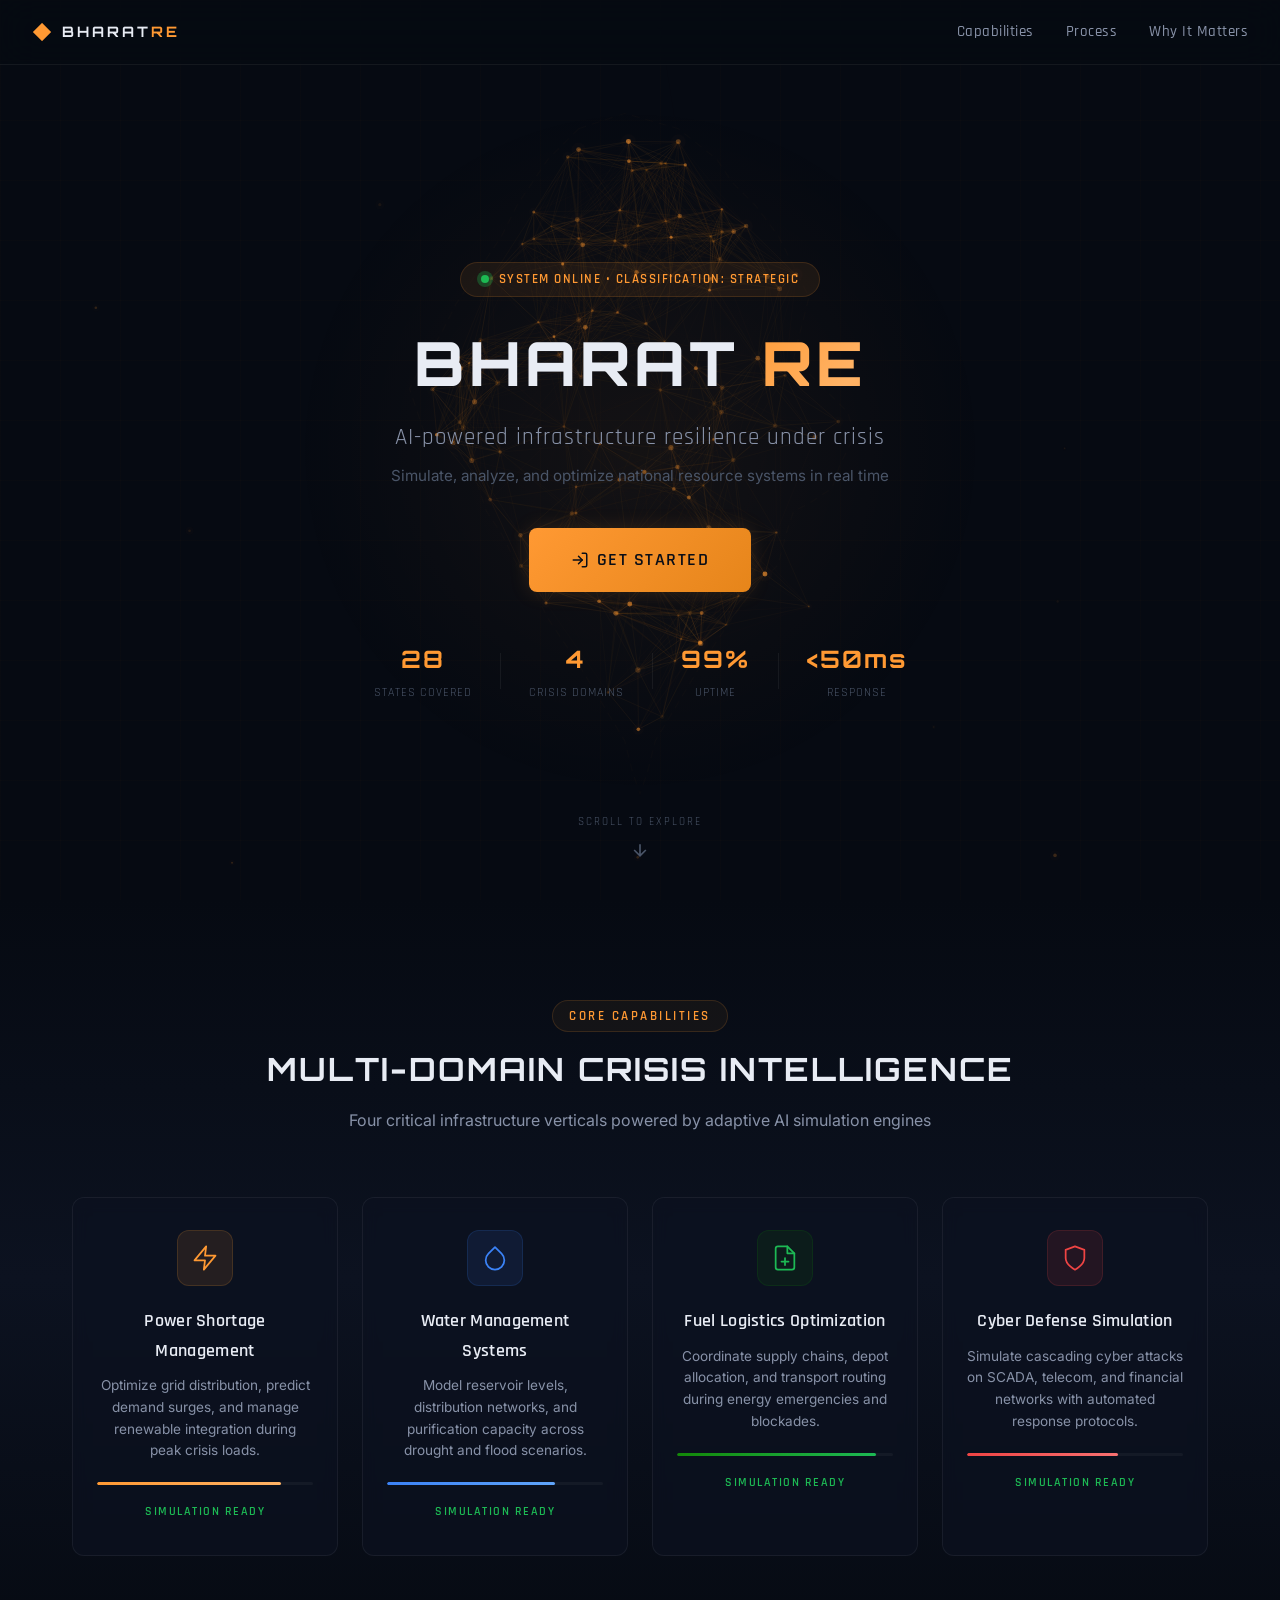
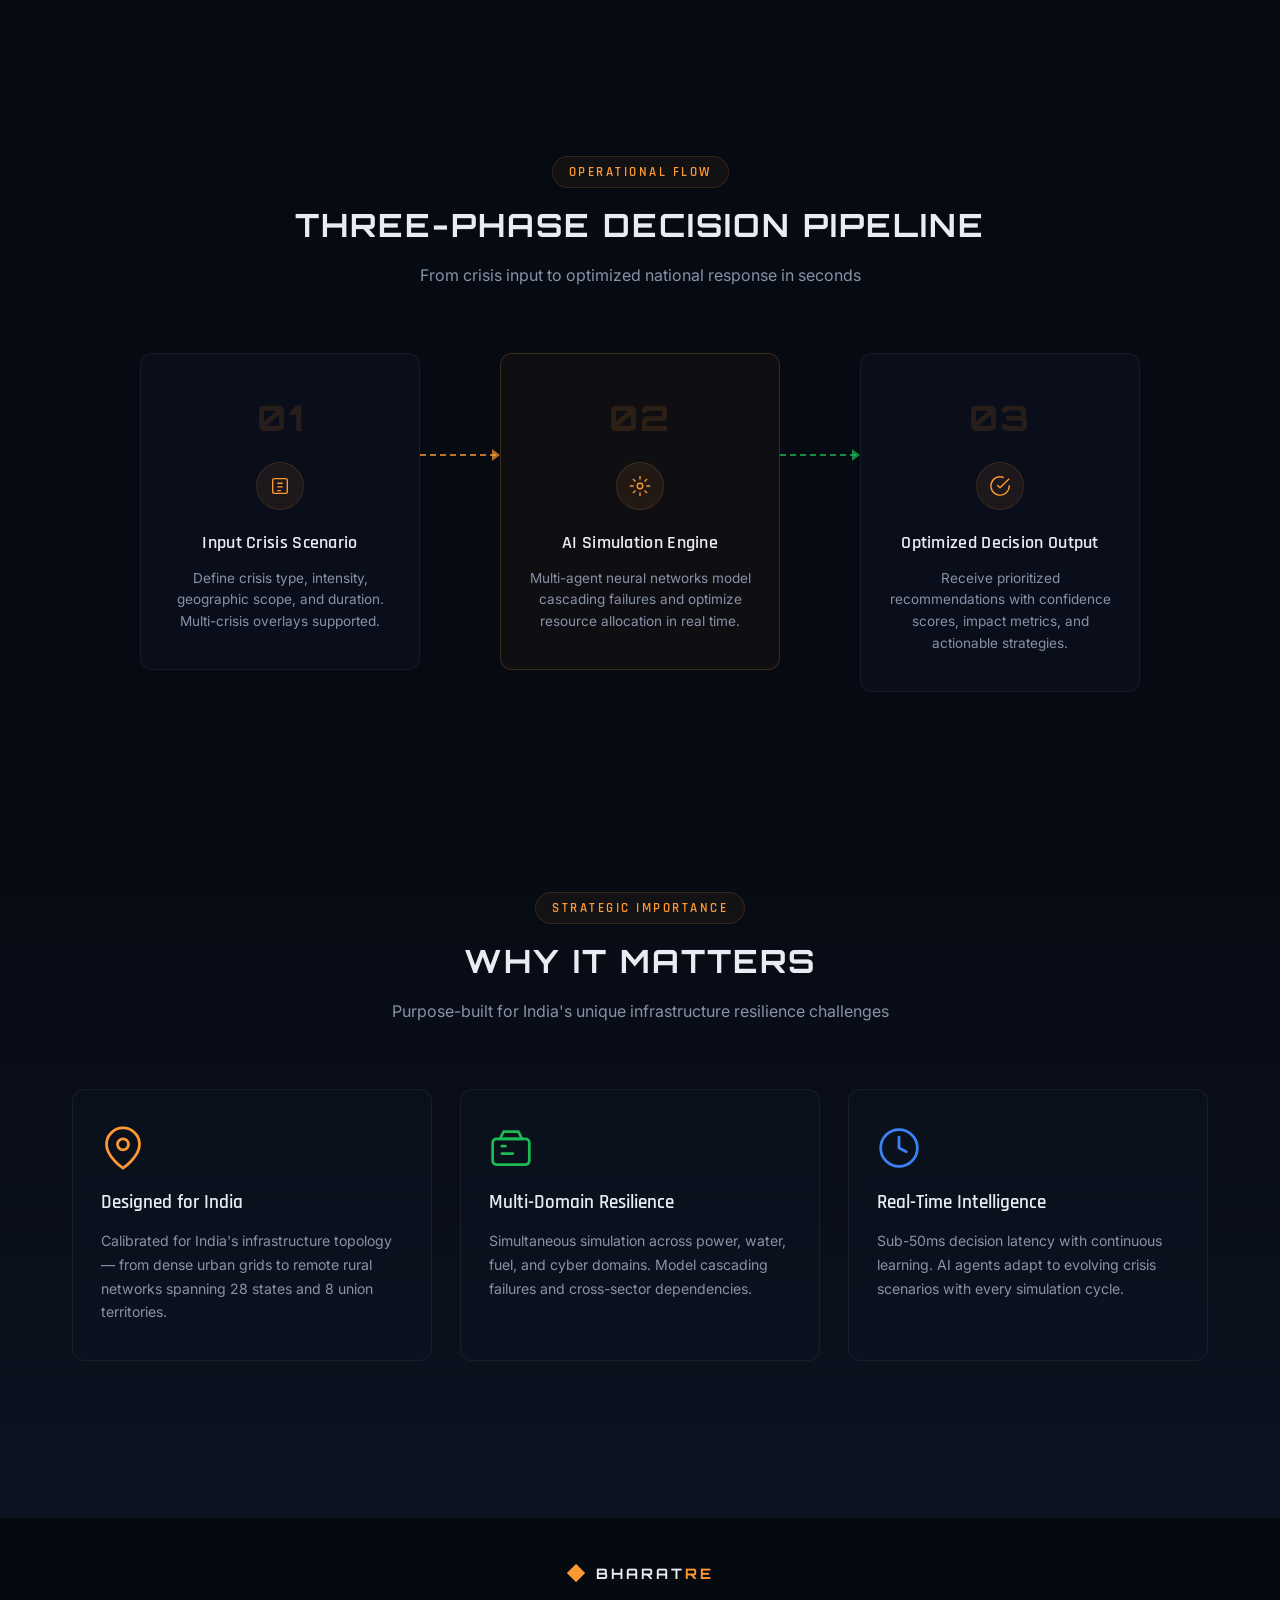
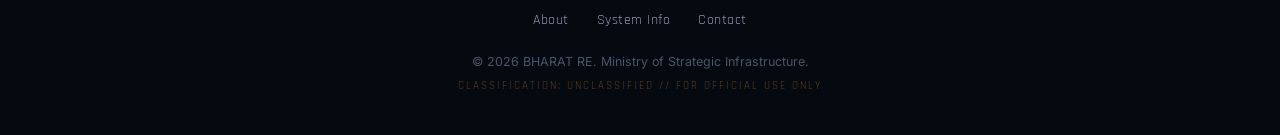
==== dashboard.html @ f9e39034 "Initial commit" ====
<!DOCTYPE html>
<html lang="en">
<head>
  <meta charset="UTF-8" />
  <meta name="viewport" content="width=device-width, initial-scale=1.0" />
  <title>Resilio Bharat — Dashboard</title>
  <link rel="stylesheet" href="css/styles.css" />
  <link rel="stylesheet" href="css/dashboard.css" />
</head>
<body>

  <!-- Page Transition Overlay -->
  <div class="page-transition-overlay hidden" id="pageTransition">
    <div class="spinner"></div>
    <span class="transition-text">Loading Command Center…</span>
  </div>

  <!-- === TOP NAVIGATION BAR === -->
  <header class="dash-topbar">
    <div class="topbar-left">
      <div class="topbar-brand">
        <span class="brand-text">BHARAT<span class="brand-accent">RE</span></span>
      </div>
      <div class="topbar-metrics">
        <div class="metric">
          <span class="metric-label">ENERGY:</span>
          <span class="metric-value">145 GW</span>
        </div>
        <div class="metric">
          <span class="metric-label">SUPPLY:</span>
          <span class="metric-value">142 GW</span>
        </div>
        <div class="metric">
          <span class="metric-label">DEFICIT:</span>
          <span class="metric-value deficit-critical">2.1%</span>
        </div>
      </div>
    </div>
    
    <div class="topbar-right">
      <div class="status-indicator critical">
        <span class="status-dot"></span>
        STATUS: CRITICAL
      </div>
      <button class="btn-pulse">
        <svg viewBox="0 0 24 24" fill="none" stroke="currentColor" stroke-width="2"><path d="M22 12h-4l-3 9L9 3l-3 9H2"/></svg>
        SYSTEM PULSE
      </button>
      <div class="topbar-icons">
        <button class="icon-btn" aria-label="Timeline"><svg viewBox="0 0 24 24" fill="none" stroke="currentColor" stroke-width="2"><circle cx="12" cy="12" r="10"/><polyline points="12 6 12 12 16 14"/></svg></button>
        <button class="icon-btn notification-active" aria-label="Notifications"><svg viewBox="0 0 24 24" fill="none" stroke="currentColor" stroke-width="2"><path d="M18 8A6 6 0 0 0 6 8c0 7-3 9-3 9h18s-3-2-3-9"/><path d="M13.73 21a2 2 0 0 1-3.46 0"/></svg></button>
        <button class="icon-btn profile-btn" aria-label="Profile"><svg viewBox="0 0 24 24" fill="none" stroke="currentColor" stroke-width="2"><path d="M20 21v-2a4 4 0 0 0-4-4H8a4 4 0 0 0-4 4v2"/><circle cx="12" cy="7" r="4"/></svg></button>
      </div>
    </div>
  </header>

  <!-- === MAIN DASHBOARD LAYOUT === -->
  <main class="dash-main">
    
    <!-- === LEFT PANEL (Crisis Control) === -->
    <aside class="panel-left">
      <div class="panel-header">
        <svg class="panel-icon" viewBox="0 0 24 24" fill="none" stroke="currentColor" stroke-width="2"><rect x="3" y="3" width="18" height="18" rx="2" ry="2"/><line x1="3" y1="9" x2="21" y2="9"/><line x1="9" y1="21" x2="9" y2="9"/></svg>
        <h3>CRISIS CONTROL PANEL</h3>
      </div>

      <!-- Mode Toggle -->
      <div class="mode-toggle">
        <button class="mode-btn">SINGLE MODE</button>
        <button class="mode-btn active">MULTI-CRISIS MODE</button>
      </div>

      <!-- Modules List -->
      <div class="modules-list">
        
        <!-- Module 1: Power (Active & Expanded) -->
        <div class="module-card active expanded" id="modPower">
          <div class="module-header" onclick="toggleModule('modPower')">
            <div class="module-icon mod-saffron"><svg viewBox="0 0 24 24" fill="none" stroke="currentColor" stroke-width="2"><polygon points="13 2 3 14 12 14 11 22 21 10 12 10 13 2"/></svg></div>
            <div class="module-title-wrap">
              <span class="module-title">POWER SHORTAGE</span>
              <span class="module-status status-active">ACTIVE SIMULATION</span>
            </div>
            <div class="module-indicator"></div>
          </div>
          <div class="module-body">
            <p class="module-desc">Simulating cascading failure across Northern and Eastern grids.</p>
            <div class="control-group">
              <div class="control-label">
                <span>INTENSITY</span>
                <span class="control-val saffron">85%</span>
              </div>
              <input type="range" class="slider slider-saffron" min="0" max="100" value="85">
            </div>
            <div class="control-group">
              <div class="control-label">
                <span>DURATION</span>
              </div>
              <div class="duration-selector">
                <button class="dur-btn">12H</button>
                <button class="dur-btn active">24H</button>
                <button class="dur-btn">48H</button>
              </div>
            </div>
          </div>
        </div>

        <!-- Module 2: Water -->
        <div class="module-card" id="modWater">
          <div class="module-header" onclick="toggleModule('modWater')">
            <div class="module-icon mod-dim"><svg viewBox="0 0 24 24" fill="none" stroke="currentColor" stroke-width="2"><path d="M12 2.69l5.66 5.66a8 8 0 1 1-11.31 0z"/></svg></div>
            <div class="module-title-wrap">
              <span class="module-title">WATER MANAGEMENT</span>
              <span class="module-status status-standby">STANDBY</span>
            </div>
            <div class="module-indicator"></div>
          </div>
          <div class="module-body" style="display: none;">
            <p class="module-desc">Model reservoir levels and purification capacity.</p>
            <div class="control-group">
              <div class="control-label"><span>INTENSITY</span><span class="control-val blue">50%</span></div>
              <input type="range" class="slider slider-blue" min="0" max="100" value="50">
            </div>
            <div class="control-group">
              <div class="duration-selector">
                <button class="dur-btn active">12H</button>
                <button class="dur-btn">24H</button>
                <button class="dur-btn">48H</button>
              </div>
            </div>
          </div>
        </div>

        <!-- Module 3: Fuel -->
        <div class="module-card" id="modFuel">
          <div class="module-header" onclick="toggleModule('modFuel')">
            <div class="module-icon mod-dim"><svg viewBox="0 0 24 24" fill="none" stroke="currentColor" stroke-width="2"><path d="M14 2H6a2 2 0 0 0-2 2v16a2 2 0 0 0 2 2h12a2 2 0 0 0 2-2V8z"/><polyline points="14 2 14 8 20 8"/><line x1="12" y1="18" x2="12" y2="12"/><line x1="9" y1="15" x2="15" y2="15"/></svg></div>
            <div class="module-title-wrap">
              <span class="module-title">FUEL SHORTAGE</span>
              <span class="module-status status-standby">STANDBY</span>
            </div>
            <div class="module-indicator"></div>
          </div>
          <div class="module-body" style="display: none;">
            <p class="module-desc">Coordinate supply chains and depot allocation.</p>
            <div class="control-group">
              <div class="control-label"><span>INTENSITY</span><span class="control-val green">30%</span></div>
              <input type="range" class="slider slider-green" min="0" max="100" value="30">
            </div>
          </div>
        </div>

        <!-- Module 4: Cyber -->
        <div class="module-card" id="modCyber">
          <div class="module-header" onclick="toggleModule('modCyber')">
            <div class="module-icon mod-dim"><svg viewBox="0 0 24 24" fill="none" stroke="currentColor" stroke-width="2"><path d="M12 22s8-4 8-10V5l-8-3-8 3v7c0 6 8 10 8 10z"/></svg></div>
            <div class="module-title-wrap">
              <span class="module-title">CYBER ATTACK</span>
              <span class="module-status status-standby">STANDBY</span>
            </div>
            <div class="module-indicator"></div>
          </div>
          <div class="module-body" style="display: none;">
            <p class="module-desc">Simulate attacks on SCADA and telecom networks.</p>
            <div class="control-group">
              <div class="control-label"><span>INTENSITY</span><span class="control-val red">0%</span></div>
              <input type="range" class="slider slider-danger" min="0" max="100" value="0">
            </div>
          </div>
        </div>

      </div>

      <!-- Action Area -->
      <div class="panel-bottom">
        <button class="btn-run-sim" id="runSimBtn">
          <svg viewBox="0 0 24 24" fill="none" stroke="currentColor" stroke-width="2"><polygon points="5 3 19 12 5 21 5 3"/></svg>
          RUN SIMULATION
        </button>
        <div class="panel-footer-links">
          <a href="#"><svg viewBox="0 0 24 24" fill="none" stroke="currentColor" stroke-width="2"><circle cx="12" cy="12" r="3"/><path d="M19.4 15a1.65 1.65 0 0 0 .33 1.82l.06.06a2 2 0 0 1 0 2.83 2 2 0 0 1-2.83 0l-.06-.06a1.65 1.65 0 0 0-1.82-.33 1.65 1.65 0 0 0-1 1.51V21a2 2 0 0 1-2 2 2 2 0 0 1-2-2v-.09A1.65 1.65 0 0 0 9 19.4a1.65 1.65 0 0 0-1.82.33l-.06.06a2 2 0 0 1-2.83 0 2 2 0 0 1 0-2.83l.06-.06a1.65 1.65 0 0 0 .33-1.82 1.65 1.65 0 0 0-1.51-1H3a2 2 0 0 1-2-2 2 2 0 0 1 2-2h.09A1.65 1.65 0 0 0 4.6 9a1.65 1.65 0 0 0-.33-1.82l-.06-.06a2 2 0 0 1 0-2.83 2 2 0 0 1 2.83 0l.06.06a1.65 1.65 0 0 0 1.82.33H9a1.65 1.65 0 0 0 1-1.51V3a2 2 0 0 1 2-2 2 2 0 0 1 2 2v.09a1.65 1.65 0 0 0 1 1.51 1.65 1.65 0 0 0 1.82-.33l.06-.06a2 2 0 0 1 2.83 0 2 2 0 0 1 0 2.83l-.06.06a1.65 1.65 0 0 0-.33 1.82V9a1.65 1.65 0 0 0 1.51 1H21a2 2 0 0 1 2 2 2 2 0 0 1-2 2h-.09a1.65 1.65 0 0 0-1.51 1z"/></svg> SETTINGS</a>
          <a href="#"><svg viewBox="0 0 24 24" fill="none" stroke="currentColor" stroke-width="2"><polyline points="4 7 4 4 20 4 20 7"/><line x1="9" y1="20" x2="15" y2="20"/><line x1="12" y1="4" x2="12" y2="20"/></svg> LOGS</a>
        </div>
      </div>
    </aside>

    <!-- === CENTER PANEL (Map View) === -->
    <section class="panel-center" id="mapContainer">
      <canvas id="galaxyCanvas"></canvas>
      <div class="galaxy-overlay"></div>
      <div class="map-image-layer">
        <div class="map-dof-layer"></div>
        <div class="map-glow-layer"></div>
      </div>
      <canvas id="dashboardMap"></canvas>
      
      <!-- Overlay Tooltips (Managed by JS) -->
      <div id="mapTooltip" class="map-tooltip hidden"></div>

      <!-- Loading Overlay -->
      <div class="sim-loading-overlay hidden" id="simLoading">
        <div class="spinner"></div>
        <span>SIMULATING…</span>
      </div>

      <!-- === BOTTOM TIMELINE SECTION === -->
      <div class="timeline-section">
        <div class="timeline-header">
          <span class="timeline-title">TIMELINE ANALYSIS (T+0:00)</span>
          <span class="timeline-end">T+24:00</span>
        </div>
        <div class="timeline-track">
          <div class="timeline-progress" style="width: 25%"></div>
          <div class="timeline-handle" style="left: 25%">
            <div class="timeline-time-badge">07:14:22</div>
          </div>
        </div>
        <div class="timeline-logs">
          <div class="log-item"><span class="dot green"></span> SECURE: SOUTHERN GRID SYNCED</div>
          <div class="log-item"><span class="dot saffron"></span> ALERT: NORTHERN GRID VOLTAGE DROP (-8.2%)</div>
          <div class="log-item"><span class="dot white"></span> INFO: RENEWABLE FEED-IN: 22%</div>
        </div>
      </div>
    </section>

    <!-- === RIGHT PANEL (AI Recommendations) === -->
    <aside class="panel-right">
      <div class="panel-header">
        <div class="ai-icon"><svg viewBox="0 0 24 24" fill="none" stroke="currentColor" stroke-width="2"><path d="M12 2a10 10 0 0 1 10 10c0 5.5-4.5 10-10 10S2 17.5 2 12 6.5 2 12 2Z"/><path d="M12 8v4"/><path d="M12 16h.01"/></svg></div>
        <div class="ai-header-text">
          <h3>AI RECOMMENDATIONS</h3>
          <span class="confidence">CONFIDENCE: 98.4%</span>
        </div>
      </div>

      <!-- Primary Recommendation -->
      <div class="recommendation-card primary-rec">
        <div class="rec-header">
          <span class="badge badge-high">HIGH PRIORITY</span>
          <span class="rec-id">ID: AI-8821</span>
        </div>
        <h4 class="rec-title">Reroute 15 GW to NCR Grid</h4>
        <p class="rec-desc">Imminent load balancing required to prevent cascading failure in Northern Grid. Voltage instability detected in Dadri-Mandola segment.</p>
        
        <div class="rec-metrics">
          <div class="rec-metric-box">
            <span class="metric-lbl">STABILITY GAIN</span>
            <span class="metric-val text-green">+12%</span>
          </div>
          <div class="rec-metric-box">
            <span class="metric-lbl">RISK FACTOR</span>
            <span class="metric-val text-saffron">Low</span>
          </div>
        </div>

        <button class="btn-execute" id="execActionBtn">
          EXECUTE REROUTE
        </button>
      </div>

      <!-- Secondary Actions -->
      <div class="secondary-actions">
        <h5 class="sec-title">SECONDARY ACTIONS</h5>
        
        <div class="sec-action-card">
          <div class="sec-icon sec-warn"><svg viewBox="0 0 24 24" fill="none" stroke="currentColor" stroke-width="2"><path d="M10.29 3.86L1.82 18a2 2 0 0 0 1.71 3h16.94a2 2 0 0 0 1.71-3L13.71 3.86a2 2 0 0 0-3.42 0z"/><line x1="12" y1="9" x2="12" y2="13"/><line x1="12" y1="17" x2="12.01" y2="17"/></svg></div>
          <span class="sec-text">SHED LOAD: WESTERN ZONE</span>
        </div>
        
        <div class="sec-action-card">
          <div class="sec-icon sec-info"><svg viewBox="0 0 24 24" fill="none" stroke="currentColor" stroke-width="2"><circle cx="12" cy="12" r="10"/><line x1="12" y1="16" x2="12" y2="12"/><line x1="12" y1="8" x2="12.01" y2="8"/></svg></div>
          <span class="sec-text">SYNC HYDRO RESERVOIRS</span>
        </div>
      </div>

    </aside>

  </main>

  <script src="js/dashboard.js"></script>
</body>
</html>
---- css/styles.css ----
/* ============================================
   BHARAT RESILIENCE ENGINE — Global Design System
   Defense-grade Command Center UI
   ============================================ */

@import url('https://fonts.googleapis.com/css2?family=Orbitron:wght@400;500;600;700;800;900&family=Rajdhani:wght@300;400;500;600;700&family=Inter:wght@300;400;500;600;700&display=swap');

/* --- Design Tokens --- */
:root {
  --bg-primary: #060a12;
  --bg-secondary: #0c1220;
  --bg-tertiary: #111a2e;
  --bg-card: rgba(12, 18, 32, 0.85);
  --bg-glass: rgba(15, 23, 42, 0.6);

  --saffron: #FF9933;
  --saffron-glow: rgba(255, 153, 51, 0.3);
  --saffron-dim: rgba(255, 153, 51, 0.12);
  --white-accent: #e8ecf4;
  --green: #138808;
  --green-bright: #1db954;
  --green-glow: rgba(19, 136, 8, 0.3);
  --green-dim: rgba(19, 136, 8, 0.12);

  --danger: #ef4444;
  --warning: #f59e0b;
  --info: #3b82f6;
  --success: #10b981;

  --text-primary: #e8ecf4;
  --text-secondary: #8892a8;
  --text-muted: #4a5568;

  --border-primary: rgba(255, 255, 255, 0.06);
  --border-accent: rgba(255, 153, 51, 0.2);
  --border-green: rgba(19, 136, 8, 0.2);

  --font-display: 'Orbitron', sans-serif;
  --font-heading: 'Rajdhani', sans-serif;
  --font-body: 'Inter', sans-serif;

  --radius-sm: 4px;
  --radius-md: 8px;
  --radius-lg: 12px;
  --radius-xl: 16px;

  --shadow-md: 0 4px 16px rgba(0, 0, 0, 0.5);
  --shadow-lg: 0 8px 32px rgba(0, 0, 0, 0.6);
  --shadow-glow-saffron: 0 0 20px rgba(255, 153, 51, 0.15);
  --shadow-glow-green: 0 0 20px rgba(19, 136, 8, 0.15);

  --transition-fast: 150ms cubic-bezier(0.4, 0, 0.2, 1);
  --transition-base: 250ms cubic-bezier(0.4, 0, 0.2, 1);
  --transition-slow: 400ms cubic-bezier(0.4, 0, 0.2, 1);
}

/* --- Reset --- */
*, *::before, *::after { margin: 0; padding: 0; box-sizing: border-box; }
html { scroll-behavior: smooth; font-size: 16px; }
body {
  font-family: var(--font-body);
  background: var(--bg-primary);
  color: var(--text-primary);
  line-height: 1.6;
  overflow-x: hidden;
  -webkit-font-smoothing: antialiased;
}
a { text-decoration: none; color: inherit; transition: var(--transition-fast); }
img { max-width: 100%; display: block; }
button { cursor: pointer; border: none; outline: none; font-family: var(--font-heading); transition: var(--transition-base); }
input, select, textarea { font-family: var(--font-body); outline: none; border: none; }

/* --- Scrollbar --- */
::-webkit-scrollbar { width: 6px; }
::-webkit-scrollbar-track { background: var(--bg-primary); }
::-webkit-scrollbar-thumb { background: var(--bg-tertiary); border-radius: 3px; }
::-webkit-scrollbar-thumb:hover { background: var(--saffron-dim); }

/* --- Buttons --- */
.btn {
  display: inline-flex; align-items: center; justify-content: center; gap: 8px;
  padding: 14px 32px; font-size: 1rem; font-weight: 600;
  font-family: var(--font-heading); letter-spacing: 1.5px; text-transform: uppercase;
  border-radius: var(--radius-md); transition: var(--transition-base);
  position: relative; overflow: hidden;
}
.btn-primary {
  background: linear-gradient(135deg, var(--saffron), #e6851a);
  color: #0a0e17; box-shadow: var(--shadow-glow-saffron);
}
.btn-primary:hover {
  transform: translateY(-2px);
  box-shadow: 0 0 30px rgba(255, 153, 51, 0.4), var(--shadow-glow-saffron);
}
.btn-primary:active { transform: translateY(0); }

.btn-secondary {
  background: transparent; color: var(--text-primary);
  border: 1px solid var(--border-accent);
}
.btn-secondary:hover {
  background: var(--saffron-dim); border-color: var(--saffron);
  box-shadow: var(--shadow-glow-saffron);
}

.btn-green {
  background: linear-gradient(135deg, var(--green), var(--green-bright));
  color: #fff; box-shadow: var(--shadow-glow-green);
}
.btn-green:hover {
  transform: translateY(-2px);
  box-shadow: 0 0 30px rgba(19, 136, 8, 0.4);
}

.btn-lg { padding: 18px 42px; font-size: 1.1rem; }

/* --- Animations --- */
@keyframes fadeInUp {
  from { opacity: 0; transform: translateY(30px); }
  to { opacity: 1; transform: translateY(0); }
}
@keyframes fadeIn {
  from { opacity: 0; }
  to { opacity: 1; }
}
@keyframes slideInLeft {
  from { opacity: 0; transform: translateX(-40px); }
  to { opacity: 1; transform: translateX(0); }
}
@keyframes slideInRight {
  from { opacity: 0; transform: translateX(40px); }
  to { opacity: 1; transform: translateX(0); }
}
@keyframes float {
  0%, 100% { transform: translateY(0); }
  50% { transform: translateY(-10px); }
}
@keyframes pulse {
  0%, 100% { transform: scale(1); opacity: 0.3; }
  50% { transform: scale(1.8); opacity: 0; }
}
@keyframes rotate {
  from { transform: rotate(0deg); }
  to { transform: rotate(360deg); }
}
@keyframes shimmer {
  0% { background-position: -200% 0; }
  100% { background-position: 200% 0; }
}
@keyframes glow-pulse {
  0%, 100% { opacity: 0.4; }
  50% { opacity: 1; }
}
@keyframes dash-flow {
  to { stroke-dashoffset: -20; }
}
@keyframes scan-line {
  0% { top: -5%; }
  100% { top: 105%; }
}

/* --- Spinner --- */
.spinner {
  width: 40px; height: 40px;
  border: 3px solid var(--border-primary);
  border-top-color: var(--saffron);
  border-radius: 50%;
  animation: rotate 0.8s linear infinite;
}

/* --- Page Transition Overlay --- */
.page-transition-overlay {
  position: fixed; inset: 0; z-index: 10000;
  background: var(--bg-primary);
  display: flex; align-items: center; justify-content: center; flex-direction: column; gap: 20px;
  opacity: 1; transition: opacity 0.6s ease;
}
.page-transition-overlay.hidden {
  opacity: 0; pointer-events: none;
}
.page-transition-overlay .transition-text {
  font-family: var(--font-display); font-size: 0.9rem;
  color: var(--saffron); letter-spacing: 3px; text-transform: uppercase;
}

@media (max-width: 768px) {
  .btn-lg { padding: 14px 28px; font-size: 1rem; }
}
---- css/dashboard.css ----
/* ============================================
   DASHBOARD PAGE — Bharat Resilience Engine
   ============================================ */

/* --- Layout & Reset Additions --- */
body {
  height: 100vh;
  margin: 0;
  display: flex;
  flex-direction: column;
  overflow: hidden; /* No page scroll in a dashboard app */
}

/* === TOP NAVIGATION BAR === */
.dash-topbar {
  display: flex;
  align-items: center;
  justify-content: space-between;
  height: 56px;
  background: rgba(6, 10, 18, 0.95);
  border-bottom: 1px solid var(--border-primary);
  padding: 0 24px;
  flex-shrink: 0;
  position: relative;
  z-index: 100;
}

.topbar-left, .topbar-right {
  display: flex;
  align-items: center;
}

.topbar-brand {
  font-family: var(--font-display);
  font-size: 1.1rem;
  font-weight: 800;
  letter-spacing: 2px;
  margin-right: 48px;
}
.brand-text { color: #00e5ff; }
.brand-accent { color: var(--text-primary); }

.topbar-metrics {
  display: flex;
  gap: 32px;
}
.metric {
  display: flex;
  gap: 8px;
  font-family: var(--font-display);
  font-size: 0.75rem;
  letter-spacing: 1.5px;
}
.metric-label { color: var(--text-muted); }
.metric-value { color: var(--text-primary); }
.deficit-critical { color: var(--green-bright); } /* Reference map showed it green, but could be critical red if deficit is bad. Wait, 2.1% deficit is often green text if it's low. I'll stick to green-bright. */

.topbar-right {
  gap: 24px;
}

.status-indicator {
  display: flex;
  align-items: center;
  gap: 8px;
  font-family: var(--font-display);
  font-size: 0.7rem;
  font-weight: 600;
  letter-spacing: 2px;
  text-transform: uppercase;
  padding: 6px 16px;
  border: 1px solid currentColor;
  border-radius: 2px;
}
.status-indicator.critical {
  color: var(--saffron);
  background: rgba(255, 153, 51, 0.08);
  box-shadow: inset 0 0 10px rgba(255, 153, 51, 0.1);
}
.status-indicator.stable {
  color: var(--green-bright);
  background: rgba(29, 185, 84, 0.08);
}
.status-dot {
  width: 6px; height: 6px;
  border-radius: 50%;
  background: currentColor;
  animation: glow-pulse 1.5s infinite;
}

.btn-pulse {
  display: flex;
  align-items: center;
  gap: 6px;
  background: #00e5ff;
  color: #060a12;
  font-family: var(--font-heading);
  font-weight: 700;
  font-size: 0.7rem;
  letter-spacing: 1.5px;
  padding: 8px 16px;
  border-radius: 2px;
  border: none;
  box-shadow: 0 0 12px rgba(0, 229, 255, 0.3);
  transition: var(--transition-fast);
}
.btn-pulse:hover {
  background: #fff;
  box-shadow: 0 0 20px rgba(0, 229, 255, 0.6);
}
.btn-pulse svg { width: 14px; height: 14px; }

.topbar-icons {
  display: flex;
  gap: 16px;
  align-items: center;
}
.icon-btn {
  background: transparent;
  color: #00e5ff;
  padding: 4px;
  border-radius: 50%;
  display: flex;
  align-items: center;
  justify-content: center;
  position: relative;
}
.icon-btn:hover { color: #fff; }
.icon-btn svg { width: 18px; height: 18px; }
.notification-active::after {
  content: '';
  position: absolute;
  top: 4px; right: 4px;
  width: 6px; height: 6px;
  background: var(--saffron);
  border-radius: 50%;
  box-shadow: 0 0 6px var(--saffron);
}


/* === MAIN DASHBOARD LAYOUT === */
.dash-main {
  display: flex;
  flex: 1;
  overflow: hidden;
  background: var(--bg-primary);
  position: relative;
}

/* Base Panel Styles */
.panel-left, .panel-right {
  width: 340px;
  background: rgba(12, 18, 32, 0.85);
  backdrop-filter: blur(10px);
  display: flex;
  flex-direction: column;
  z-index: 10;
  border-right: 1px solid var(--border-primary);
  flex-shrink: 0;
}
.panel-right {
  width: 320px;
  border-right: none;
  border-left: 1px solid var(--border-primary);
}

.panel-header {
  display: flex;
  align-items: center;
  gap: 12px;
  padding: 24px;
  border-bottom: 1px solid var(--border-primary);
}
.panel-icon {
  width: 18px; height: 18px;
  color: var(--saffron);
}
.panel-header h3 {
  font-family: var(--font-display);
  font-size: 0.75rem;
  letter-spacing: 2.5px;
  color: var(--text-secondary);
}


/* === LEFT PANEL === */
.mode-toggle {
  display: flex;
  padding: 24px 24px 0;
  gap: 10px;
}
.mode-btn {
  flex: 1;
  background: rgba(255,255,255,0.03);
  border: 1px solid var(--border-primary);
  color: var(--text-muted);
  padding: 10px;
  font-family: var(--font-display);
  font-size: 0.65rem;
  letter-spacing: 1px;
  border-radius: 4px;
}
.mode-btn.active {
  background: rgba(6, 10, 18, 0.6);
  border-color: rgba(6, 10, 18, 1);
  color: #00e5ff;
  box-shadow: inset 0 0 10px rgba(0, 229, 255, 0.1);
}

.modules-list {
  padding: 24px;
  overflow-y: auto;
  flex: 1;
  display: flex;
  flex-direction: column;
  gap: 12px;
}

.module-card {
  background: rgba(6, 10, 18, 0.5);
  border: 1px solid var(--border-primary);
  border-radius: 6px;
  overflow: hidden;
  transition: var(--transition-base);
}
.module-card.active {
  border-color: rgba(255, 153, 51, 0.3);
  box-shadow: 0 4px 15px rgba(0,0,0,0.5), inset 0 0 20px rgba(255, 153, 51, 0.05);
}

.module-header {
  display: flex;
  align-items: center;
  padding: 16px;
  cursor: pointer;
  position: relative;
}
.module-header:hover { background: rgba(255,255,255,0.02); }

.module-icon {
  width: 32px; height: 32px;
  border-radius: 6px;
  display: flex; align-items: center; justify-content: center;
  margin-right: 14px;
}
.module-icon svg { width: 16px; height: 16px; }
.mod-saffron { background: rgba(255,153,51,0.15); color: var(--saffron); border: 1px solid rgba(255,153,51,0.3); }
.mod-dim { background: rgba(255,255,255,0.05); color: var(--text-muted); border: 1px solid rgba(255,255,255,0.1); }

.module-title-wrap {
  display: flex;
  flex-direction: column;
  gap: 4px;
}
.module-title {
  font-family: var(--font-heading);
  font-size: 0.85rem;
  font-weight: 600;
  letter-spacing: 1px;
}
.module-status {
  font-family: var(--font-display);
  font-size: 0.55rem;
  font-weight: 700;
  letter-spacing: 1px;
}
.status-active { color: var(--saffron); }
.status-standby { color: var(--text-muted); }

.module-indicator {
  position: absolute;
  right: 16px;
  width: 6px; height: 6px;
  border-radius: 50%;
  background: var(--text-muted);
}
.module-card.active .module-indicator { background: var(--saffron); box-shadow: 0 0 6px var(--saffron); }

.module-body {
  padding: 0 16px 20px;
  display: none;
}
.module-card.expanded .module-body { display: block; }
.module-desc {
  font-size: 0.75rem;
  color: var(--text-secondary);
  line-height: 1.5;
  margin-bottom: 20px;
}

/* Sliders */
.control-group {
  margin-bottom: 16px;
}
.control-label {
  display: flex; justify-content: space-between;
  font-family: var(--font-display);
  font-size: 0.6rem;
  letter-spacing: 1.5px;
  color: var(--text-muted);
  margin-bottom: 8px;
}
.control-val { font-weight: 600; }
.control-val.saffron { color: var(--saffron); }
.control-val.blue { color: var(--info); }
.control-val.green { color: var(--green-bright); }
.control-val.red { color: var(--danger); }

.slider {
  appearance: none;
  -webkit-appearance: none;
  width: 100%;
  height: 4px;
  background: var(--bg-tertiary);
  border-radius: 2px;
  outline: none;
}
.slider::-webkit-slider-thumb {
  -webkit-appearance: none;
  width: 14px; height: 14px;
  border-radius: 2px;
  background: #fff;
  cursor: pointer;
}
.slider-saffron::-webkit-slider-thumb { background: var(--saffron); box-shadow: 0 0 8px var(--saffron); }

/* Duration selector */
.duration-selector {
  display: flex; gap: 8px;
}
.dur-btn {
  flex: 1;
  background: rgba(255,255,255,0.03);
  border: 1px solid var(--border-primary);
  padding: 8px 0;
  font-family: var(--font-display);
  font-size: 0.65rem;
  color: var(--text-secondary);
  border-radius: 4px;
}
.dur-btn.active {
  background: var(--saffron);
  border-color: var(--saffron);
  color: #000;
  font-weight: 700;
}

/* Panel bottom */
.panel-bottom {
  padding: 24px;
  border-top: 1px solid var(--border-primary);
  display: flex;
  flex-direction: column;
  gap: 16px;
}
.btn-run-sim {
  width: 100%;
  display: flex; align-items: center; justify-content: center; gap: 10px;
  background: #fff; color: #000;
  font-family: var(--font-display); font-size: 0.85rem; font-weight: 800;
  letter-spacing: 3px; padding: 16px; border-radius: 4px;
}
.btn-run-sim:hover { background: #00e5ff; box-shadow: 0 0 20px rgba(0, 229, 255, 0.4); }
.btn-run-sim svg { width: 16px; height: 16px; fill: currentColor; }

.panel-footer-links {
  display: flex; justify-content: space-between;
}
.panel-footer-links a {
  display: flex; align-items: center; gap: 6px;
  font-family: var(--font-display); font-size: 0.6rem; letter-spacing: 1px; color: var(--text-muted);
}
.panel-footer-links a:hover { color: var(--text-primary); }
.panel-footer-links a svg { width: 14px; height: 14px; }


/* === CENTER MAP AREA === */
.panel-center {
  flex: 1;
  position: relative;
  background-color: var(--bg-primary); /* Removed subtle lines, replaced with pure background or image layer */
  overflow: hidden;
}

.map-image-layer {
  position: absolute;
  top: 50%;
  left: 50%;
  transform: translate(-50%, -50%);
  width: 100%;
  height: 100%;
  background: url('../images/india_satellite.png') no-repeat center center;
  background-size: contain;
  opacity: 0.9;
  z-index: 1;
  pointer-events: none;
  filter: drop-shadow(0 0 35px rgba(0, 0, 0, 0.8)) brightness(0.85) contrast(1.1);
}

.map-image-layer::after {
  content: '';
  position: absolute;
  inset: 0;
  /* Deep blue custom tint + strict dark edge vignette */
  background: radial-gradient(circle at center, rgba(0, 160, 255, 0.05) 30%, rgba(6, 10, 18, 0.95) 85%);
  z-index: 1;
}

/* Depth of Field mask effect using backdrop-filter */
.map-dof-layer {
  position: absolute;
  inset: 0;
  z-index: 2;
  pointer-events: none;
  backdrop-filter: blur(5px);
  -webkit-backdrop-filter: blur(5px);
  /* Masks out the sharp center, leaving blurring strictly on the edges */
  mask-image: radial-gradient(circle at center, transparent 40%, black 85%);
  -webkit-mask-image: radial-gradient(circle at center, transparent 40%, black 85%);
}

@keyframes map-pulse {
  0%, 100% { opacity: 0.4; transform: scale(1); }
  50% { opacity: 0.8; transform: scale(1.02); }
}

/* Subtle Animated Glow element */
.map-glow-layer {
  position: absolute;
  inset: 0;
  z-index: 3;
  pointer-events: none;
  background: radial-gradient(circle at center, rgba(0, 229, 255, 0.15) 0%, transparent 55%);
  animation: map-pulse 8s ease-in-out infinite;
  mix-blend-mode: screen;
}

#galaxyCanvas {
  position: absolute;
  inset: 0;
  width: 100%;
  height: 100%;
  z-index: 0;
  pointer-events: none;
  opacity: 0.85;
  mix-blend-mode: screen;
  filter: blur(1.5px) contrast(1.1);
}

.galaxy-overlay {
  position: absolute;
  inset: 0;
  z-index: 0;
  pointer-events: none;
  background: radial-gradient(circle at center, rgba(0, 150, 255, 0.05) 15%, rgba(6, 10, 18, 0.98) 90%);
}

#dashboardMap {
  position: absolute; inset: 0; width: 100%; height: 100%; z-index: 2;
}

/* Hover Tooltip */
.map-tooltip {
  position: absolute; z-index: 100;
  background: rgba(12, 18, 32, 0.9); border: 1px solid var(--saffron);
  padding: 12px 16px; border-radius: 4px;
  pointer-events: none; backdrop-filter: blur(4px);
  transform: translate(15px, -50%);
  display: flex; flex-direction: column; gap: 4px;
}
.map-tooltip h4 { font-family: var(--font-heading); font-size: 0.85rem; color: #fff; margin-bottom: 4px; }
.map-tooltip p { font-family: var(--font-display); font-size: 0.6rem; color: var(--saffron); letter-spacing: 1px;}
.map-tooltip.hidden { display: none; }

/* Sim Loading Overlay */
.sim-loading-overlay {
  position: absolute; inset: 0; z-index: 50;
  background: rgba(6, 10, 18, 0.8); backdrop-filter: blur(5px);
  display: flex; flex-direction: column; align-items: center; justify-content: center; gap: 16px;
  color: var(--saffron); font-family: var(--font-display); letter-spacing: 3px; font-size: 0.9rem;
}
.sim-loading-overlay.hidden { display: none; }

/* Timeline Section */
.timeline-section {
  position: absolute; bottom: 0; left: 0; right: 0; z-index: 10;
  background: linear-gradient(0deg, rgba(6, 10, 18, 0.95), transparent);
  padding: 40px 48px; display: flex; flex-direction: column; gap: 16px;
}
.timeline-header {
  display: flex; justify-content: space-between;
  font-family: var(--font-display); font-size: 0.7rem; font-weight: 700; letter-spacing: 1.5px;
}
.timeline-title { color: #00e5ff; }
.timeline-end { color: var(--text-muted); }

.timeline-track {
  width: 100%; height: 4px; background: rgba(255,255,255,0.1);
  position: relative; border-radius: 2px;
}
.timeline-progress { position: absolute; left: 0; top: 0; height: 100%; background: #00e5ff; border-radius: 2px; }
.timeline-handle {
  position: absolute; top: 50%; width: 2px; height: 16px; background: #fff;
  transform: translate(-50%, -50%); box-shadow: 0 0 8px #fff;
}
.timeline-time-badge {
  position: absolute; bottom: 100%; left: 50%; transform: translateX(-50%); margin-bottom: 8px;
  background: rgba(255,255,255,0.1); border: 1px solid rgba(255,255,255,0.2);
  padding: 4px 8px; font-family: var(--font-display); font-size: 0.6rem; color: #fff; border-radius: 2px;
}

.timeline-logs {
  display: flex; gap: 24px; margin-top: 8px;
}
.log-item {
  display: flex; align-items: center; gap: 6px;
  font-family: var(--font-display); font-size: 0.55rem; letter-spacing: 1px; color: var(--text-secondary); text-transform: uppercase;
}
.log-item .dot { width: 6px; height: 6px; border-radius: 50%; }
.log-item .dot.green { background: var(--green-bright); }
.log-item .dot.saffron { background: var(--saffron); }
.log-item .dot.white { background: #fff; }


/* === RIGHT PANEL (AI Recs) === */
.ai-icon {
  width: 32px; height: 32px; background: rgba(0, 229, 255, 0.1);
  border: 1px solid rgba(0, 229, 255, 0.3); border-radius: 4px;
  display: flex; align-items: center; justify-content: center; color: #00e5ff;
}
.ai-icon svg { width: 16px; height: 16px; }
.ai-header-text h3 { font-family: var(--font-heading); font-size: 0.85rem; color: var(--green-bright); letter-spacing: 1px; margin-bottom: 2px; }
.ai-header-text .confidence { font-family: var(--font-display); font-size: 0.55rem; color: var(--text-muted); letter-spacing: 1.5px;}

.primary-rec {
  margin: 24px; padding: 24px 20px;
  background: rgba(255,255,255,0.02);
  border: 1px solid rgba(255,255,255,0.05);
  border-left: 4px solid var(--green-bright);
  border-radius: 4px;
}
.rec-header {
  display: flex; justify-content: space-between; margin-bottom: 12px;
}
.badge-high {
  background: rgba(29, 185, 84, 0.15); color: var(--green-bright);
  padding: 4px 8px; font-family: var(--font-display); font-size: 0.55rem; font-weight: 700; letter-spacing: 1.5px; border-radius: 2px;
}
.rec-id { font-family: var(--font-display); font-size: 0.6rem; color: var(--text-muted); letter-spacing: 1px; }

.rec-title { font-family: var(--font-heading); font-size: 1.1rem; color: #fff; margin-bottom: 8px; }
.rec-desc { font-size: 0.75rem; color: var(--text-secondary); line-height: 1.6; margin-bottom: 24px; }

.rec-metrics { display: flex; gap: 12px; margin-bottom: 24px; }
.rec-metric-box {
  flex: 1; background: rgba(6, 10, 18, 0.7); border: 1px solid var(--border-primary);
  padding: 12px; display: flex; flex-direction: column; gap: 6px; border-radius: 4px;
}
.metric-lbl { font-family: var(--font-display); font-size: 0.55rem; color: var(--text-muted); letter-spacing: 1px; }
.metric-val { font-family: var(--font-heading); font-size: 1.1rem; font-weight: 700; }
.text-green { color: var(--green-bright); }
.text-saffron { color: var(--saffron); }

.btn-execute {
  width: 100%; padding: 14px;
  background: #00e5ff; color: #000; border: none; border-radius: 4px;
  font-family: var(--font-display); font-size: 0.75rem; font-weight: 800; letter-spacing: 2px;
  cursor: pointer; transition: all 0.2s; box-shadow: 0 0 15px rgba(0, 229, 255, 0.2);
}
.btn-execute:hover { background: #fff; box-shadow: 0 0 20px rgba(0, 229, 255, 0.5); transform: translateY(-1px); }

.secondary-actions { padding: 0 24px; }
.sec-title { font-family: var(--font-display); font-size: 0.6rem; letter-spacing: 2px; color: var(--text-muted); margin-bottom: 16px; }

.sec-action-card {
  display: flex; align-items: center; gap: 16px; margin-bottom: 12px;
  background: rgba(255,255,255,0.01); border: 1px solid var(--border-primary); padding: 12px 16px; border-radius: 4px;
  cursor: pointer; transition: background 0.2s;
}
.sec-action-card:hover { background: rgba(255,255,255,0.05); }
.sec-icon { width: 16px; height: 16px; }
.sec-warn { color: var(--saffron); }
.sec-info { color: #00e5ff; }
.sec-text { font-family: var(--font-display); font-size: 0.65rem; color: var(--text-secondary); letter-spacing: 1px; }
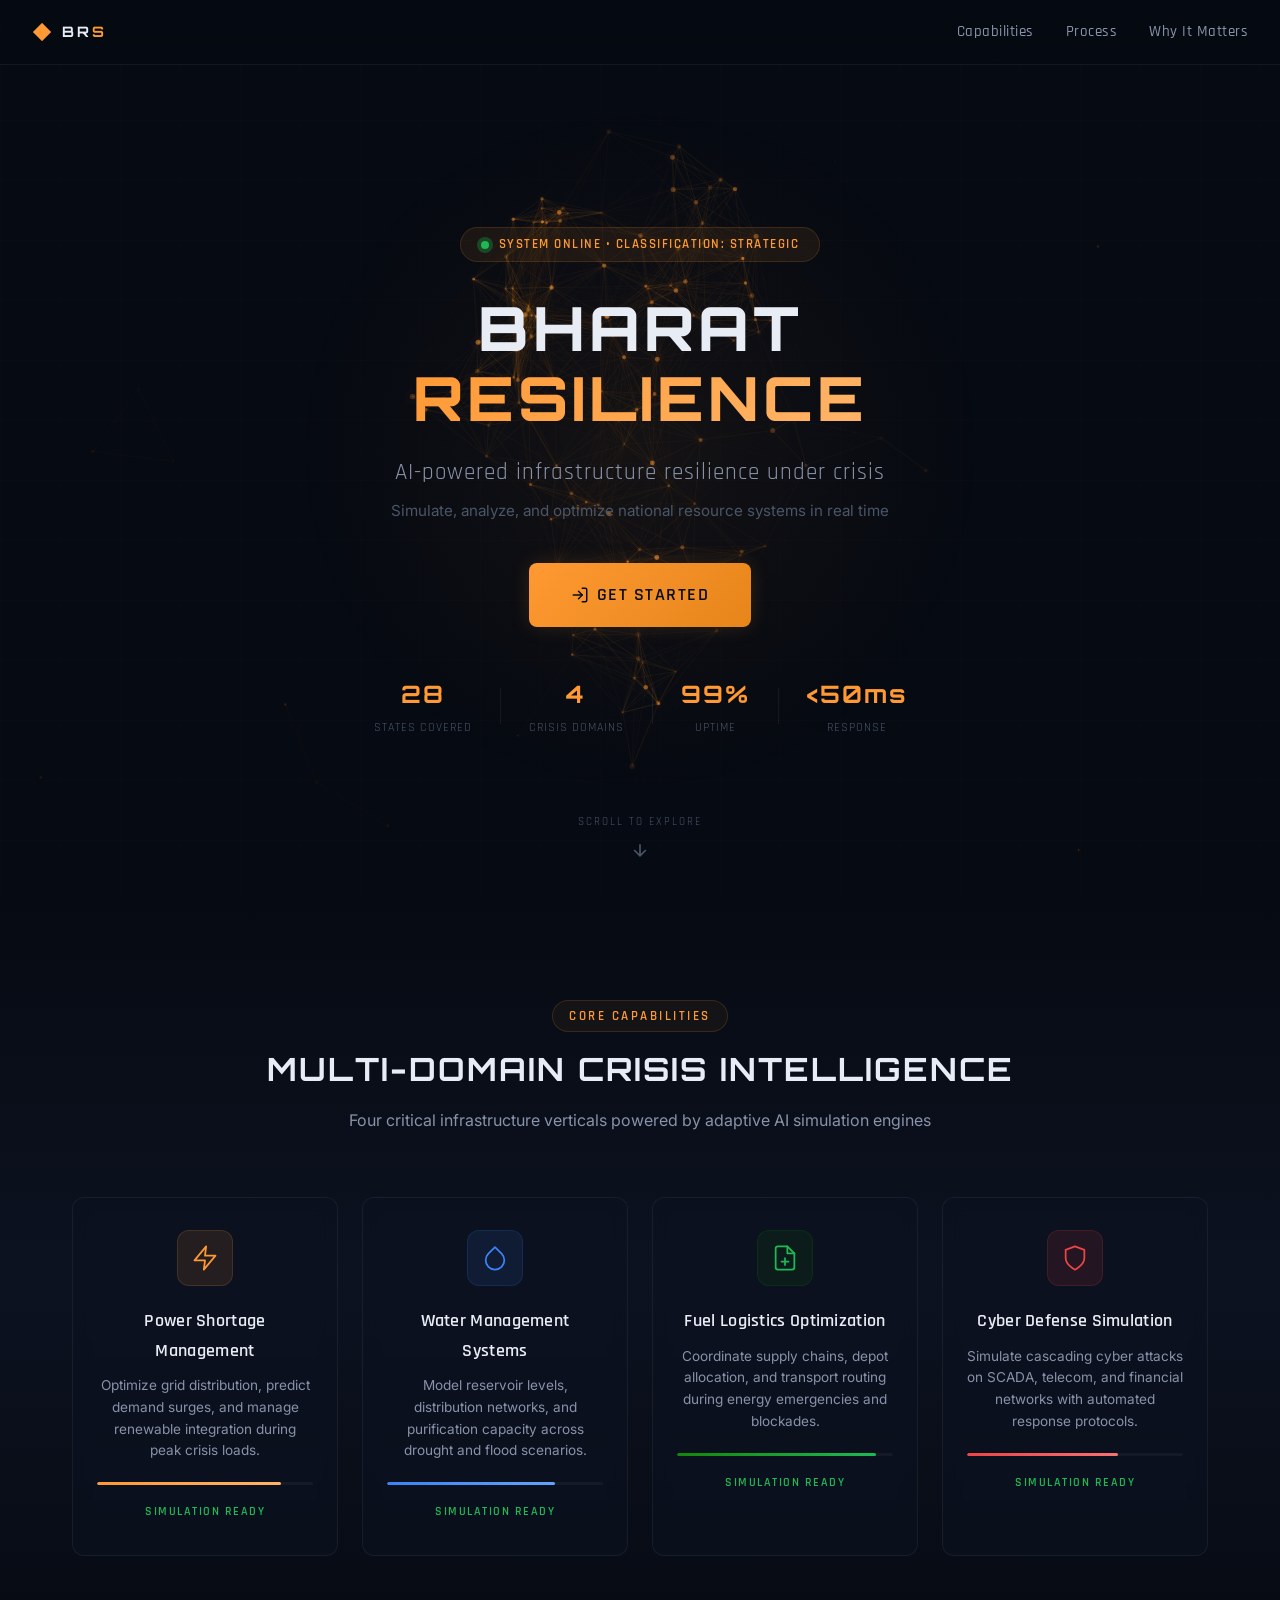
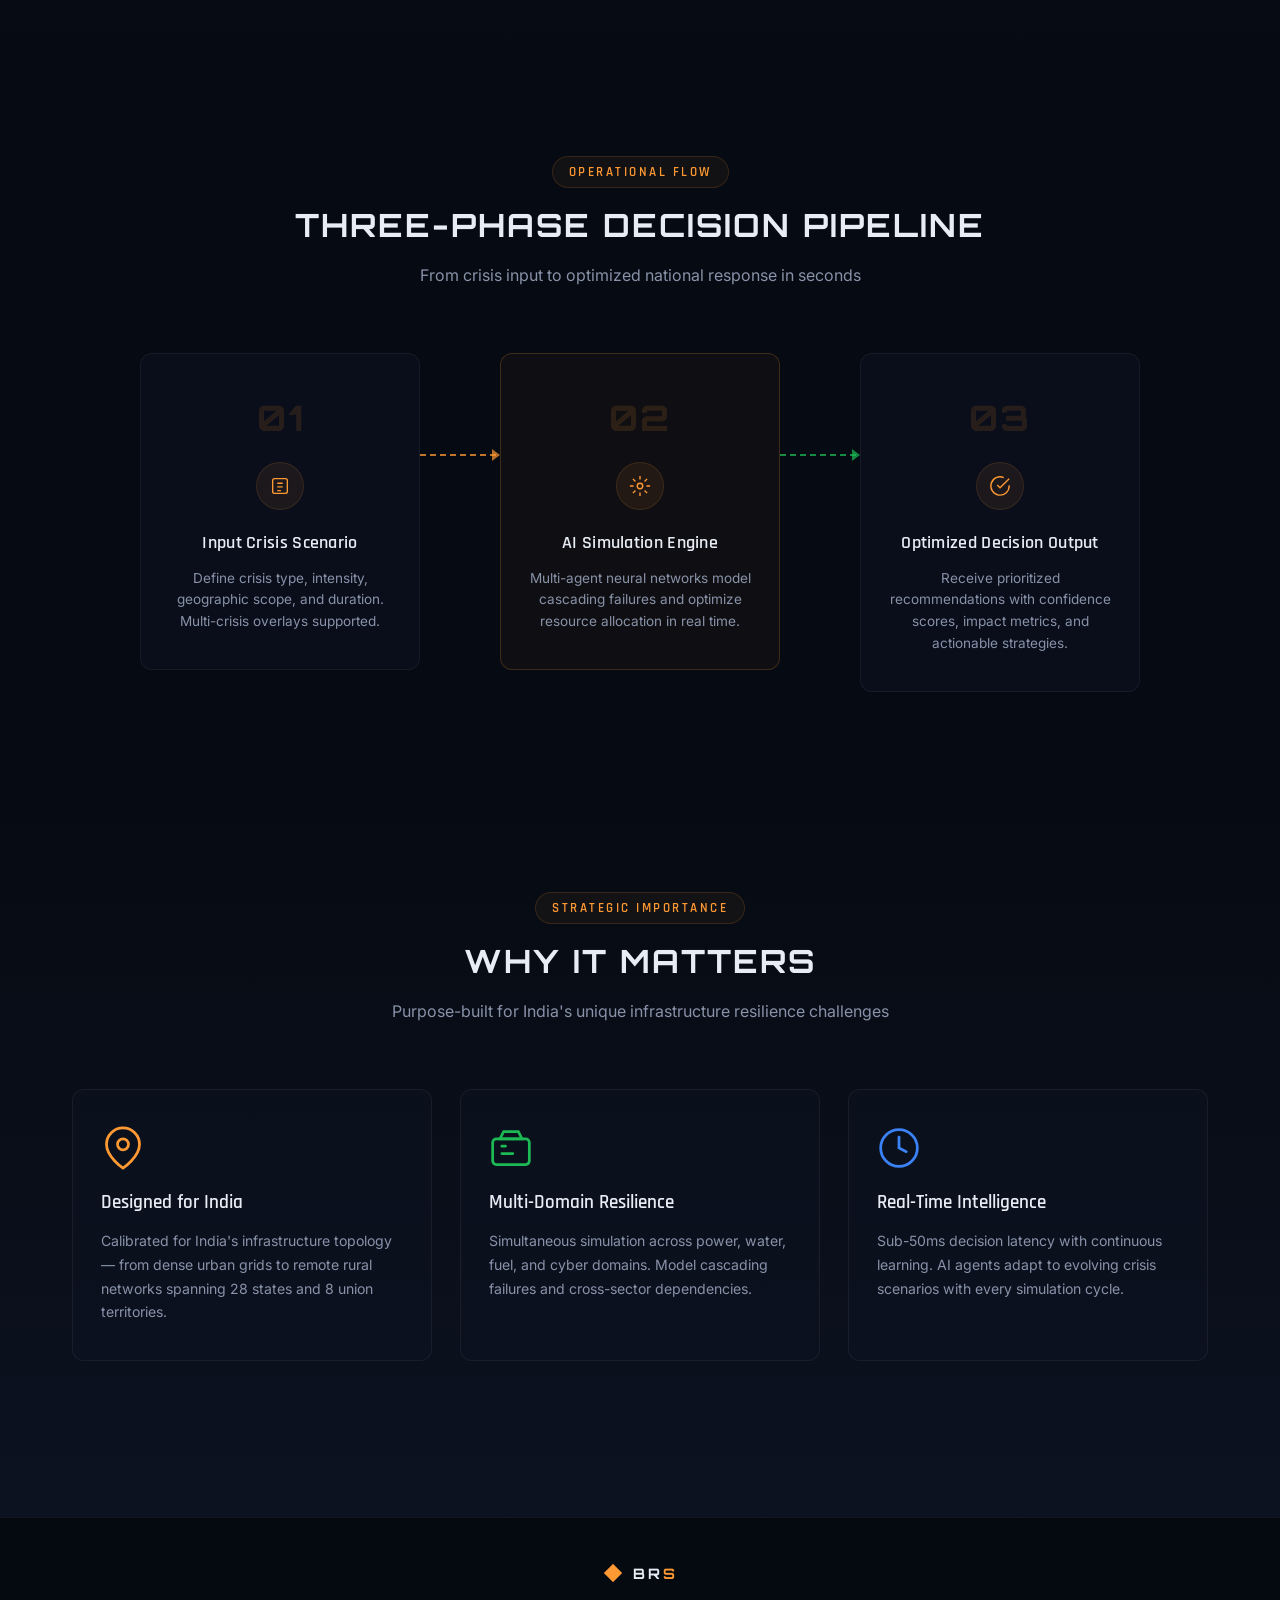
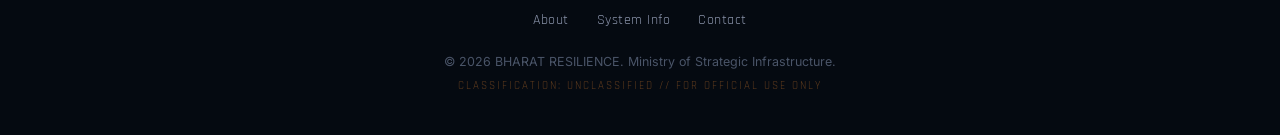
==== commit 1c7951e0: "feat: update dashboard UI, branding, and city network map" ====
--- a/dashboard.html
+++ b/dashboard.html
@@ -3,7 +3,7 @@
 <head>
   <meta charset="UTF-8" />
   <meta name="viewport" content="width=device-width, initial-scale=1.0" />
-  <title>Resilio Bharat — Dashboard</title>
+  <title>BHARAT RESILIENCE — Dashboard</title>
   <link rel="stylesheet" href="css/styles.css" />
   <link rel="stylesheet" href="css/dashboard.css" />
 </head>
@@ -19,23 +19,14 @@
   <header class="dash-topbar">
     <div class="topbar-left">
       <div class="topbar-brand">
-        <span class="brand-text">BHARAT<span class="brand-accent">RE</span></span>
-      </div>
-      <div class="topbar-metrics">
-        <div class="metric">
-          <span class="metric-label">ENERGY:</span>
-          <span class="metric-value">145 GW</span>
-        </div>
-        <div class="metric">
-          <span class="metric-label">SUPPLY:</span>
-          <span class="metric-value">142 GW</span>
-        </div>
-        <div class="metric">
-          <span class="metric-label">DEFICIT:</span>
-          <span class="metric-value deficit-critical">2.1%</span>
-        </div>
+        <span class="brand-text">BR<span class="brand-accent">S</span></span>
       </div>
     </div>
+
+    <h1 class="topbar-title" id="topbarTitle" aria-live="polite">
+      <span class="text-type__content">BHARAT RESILIENCE</span>
+      <span class="text-type__cursor" aria-hidden="true">_</span>
+    </h1>
     
     <div class="topbar-right">
       <div class="status-indicator critical">
@@ -58,129 +49,136 @@
   <main class="dash-main">
     
     <!-- === LEFT PANEL (Crisis Control) === -->
-    <aside class="panel-left">
+    <aside class="panel-left sidebar">
       <div class="panel-header">
+        <button class="sidebar-toggle" id="sidebarToggle" type="button" aria-label="Collapse sidebar" aria-pressed="false">☰</button>
         <svg class="panel-icon" viewBox="0 0 24 24" fill="none" stroke="currentColor" stroke-width="2"><rect x="3" y="3" width="18" height="18" rx="2" ry="2"/><line x1="3" y1="9" x2="21" y2="9"/><line x1="9" y1="21" x2="9" y2="9"/></svg>
         <h3>CRISIS CONTROL PANEL</h3>
       </div>
 
-      <!-- Mode Toggle -->
-      <div class="mode-toggle">
-        <button class="mode-btn">SINGLE MODE</button>
-        <button class="mode-btn active">MULTI-CRISIS MODE</button>
-      </div>
-
-      <!-- Modules List -->
-      <div class="modules-list">
-        
-        <!-- Module 1: Power (Active & Expanded) -->
-        <div class="module-card active expanded" id="modPower">
-          <div class="module-header" onclick="toggleModule('modPower')">
-            <div class="module-icon mod-saffron"><svg viewBox="0 0 24 24" fill="none" stroke="currentColor" stroke-width="2"><polygon points="13 2 3 14 12 14 11 22 21 10 12 10 13 2"/></svg></div>
-            <div class="module-title-wrap">
-              <span class="module-title">POWER SHORTAGE</span>
-              <span class="module-status status-active">ACTIVE SIMULATION</span>
-            </div>
-            <div class="module-indicator"></div>
-          </div>
-          <div class="module-body">
-            <p class="module-desc">Simulating cascading failure across Northern and Eastern grids.</p>
-            <div class="control-group">
-              <div class="control-label">
-                <span>INTENSITY</span>
-                <span class="control-val saffron">85%</span>
-              </div>
-              <input type="range" class="slider slider-saffron" min="0" max="100" value="85">
-            </div>
-            <div class="control-group">
-              <div class="control-label">
-                <span>DURATION</span>
-              </div>
-              <div class="duration-selector">
-                <button class="dur-btn">12H</button>
-                <button class="dur-btn active">24H</button>
-                <button class="dur-btn">48H</button>
-              </div>
-            </div>
-          </div>
-        </div>
-
-        <!-- Module 2: Water -->
-        <div class="module-card" id="modWater">
-          <div class="module-header" onclick="toggleModule('modWater')">
-            <div class="module-icon mod-dim"><svg viewBox="0 0 24 24" fill="none" stroke="currentColor" stroke-width="2"><path d="M12 2.69l5.66 5.66a8 8 0 1 1-11.31 0z"/></svg></div>
-            <div class="module-title-wrap">
-              <span class="module-title">WATER MANAGEMENT</span>
-              <span class="module-status status-standby">STANDBY</span>
-            </div>
-            <div class="module-indicator"></div>
-          </div>
-          <div class="module-body" style="display: none;">
-            <p class="module-desc">Model reservoir levels and purification capacity.</p>
-            <div class="control-group">
-              <div class="control-label"><span>INTENSITY</span><span class="control-val blue">50%</span></div>
-              <input type="range" class="slider slider-blue" min="0" max="100" value="50">
-            </div>
-            <div class="control-group">
-              <div class="duration-selector">
-                <button class="dur-btn active">12H</button>
-                <button class="dur-btn">24H</button>
-                <button class="dur-btn">48H</button>
-              </div>
-            </div>
-          </div>
-        </div>
-
-        <!-- Module 3: Fuel -->
-        <div class="module-card" id="modFuel">
-          <div class="module-header" onclick="toggleModule('modFuel')">
-            <div class="module-icon mod-dim"><svg viewBox="0 0 24 24" fill="none" stroke="currentColor" stroke-width="2"><path d="M14 2H6a2 2 0 0 0-2 2v16a2 2 0 0 0 2 2h12a2 2 0 0 0 2-2V8z"/><polyline points="14 2 14 8 20 8"/><line x1="12" y1="18" x2="12" y2="12"/><line x1="9" y1="15" x2="15" y2="15"/></svg></div>
-            <div class="module-title-wrap">
-              <span class="module-title">FUEL SHORTAGE</span>
-              <span class="module-status status-standby">STANDBY</span>
-            </div>
-            <div class="module-indicator"></div>
-          </div>
-          <div class="module-body" style="display: none;">
-            <p class="module-desc">Coordinate supply chains and depot allocation.</p>
-            <div class="control-group">
-              <div class="control-label"><span>INTENSITY</span><span class="control-val green">30%</span></div>
-              <input type="range" class="slider slider-green" min="0" max="100" value="30">
-            </div>
-          </div>
-        </div>
-
-        <!-- Module 4: Cyber -->
-        <div class="module-card" id="modCyber">
-          <div class="module-header" onclick="toggleModule('modCyber')">
-            <div class="module-icon mod-dim"><svg viewBox="0 0 24 24" fill="none" stroke="currentColor" stroke-width="2"><path d="M12 22s8-4 8-10V5l-8-3-8 3v7c0 6 8 10 8 10z"/></svg></div>
-            <div class="module-title-wrap">
-              <span class="module-title">CYBER ATTACK</span>
-              <span class="module-status status-standby">STANDBY</span>
-            </div>
-            <div class="module-indicator"></div>
-          </div>
-          <div class="module-body" style="display: none;">
-            <p class="module-desc">Simulate attacks on SCADA and telecom networks.</p>
-            <div class="control-group">
-              <div class="control-label"><span>INTENSITY</span><span class="control-val red">0%</span></div>
-              <input type="range" class="slider slider-danger" min="0" max="100" value="0">
-            </div>
-          </div>
-        </div>
-
-      </div>
-
-      <!-- Action Area -->
-      <div class="panel-bottom">
+      <div class="panel-scroll sidebar-content" id="leftPanelScroll">
+        <section class="command-launch-top" aria-label="Command launch controls">
+          <div class="command-launch-head">
+            <span class="section-kicker">Command Launch</span>
+          </div>
+
+          <div class="command-tabs" role="tablist" aria-label="Panel views">
+            <button type="button" class="command-tab" data-panel-view="dashboard" role="tab" aria-selected="false">Dashboard</button>
+            <button type="button" class="command-tab" data-panel-view="analytics" role="tab" aria-selected="false">Analytics</button>
+            <button type="button" class="command-tab" data-panel-view="settings" role="tab" aria-selected="false">Settings</button>
+          </div>
+        </section>
+
+        <div class="panel-content-wrap">
+          <div class="panel-views">
+            <section class="panel-view" data-panel-view="dashboard" aria-label="Crisis scenarios" hidden>
+              <div class="scenario-list" id="scenarioList">
+                <article class="scenario-card selected" data-scenario="power" data-severity="85" tabindex="0">
+                  <div class="scenario-card-icon icon-power"><svg viewBox="0 0 24 24" fill="none" stroke="currentColor" stroke-width="2"><polygon points="13 2 3 14 12 14 11 22 21 10 12 10 13 2"/></svg></div>
+                  <div class="scenario-card-content">
+                    <h4>Power Shortage</h4>
+                    <p>Northern grid load stress detected.</p>
+                  </div>
+                  <span class="scenario-dot active"></span>
+                </article>
+                <article class="scenario-card" data-scenario="water" data-severity="50" tabindex="0">
+                  <div class="scenario-card-icon icon-water"><svg viewBox="0 0 24 24" fill="none" stroke="currentColor" stroke-width="2"><path d="M12 2.69l5.66 5.66a8 8 0 1 1-11.31 0z"/></svg></div>
+                  <div class="scenario-card-content">
+                    <h4>Water Management</h4>
+                    <p>Reservoir variance monitoring active.</p>
+                  </div>
+                  <span class="scenario-dot"></span>
+                </article>
+                <article class="scenario-card" data-scenario="fuel" data-severity="30" tabindex="0">
+                  <div class="scenario-card-icon icon-fuel"><svg viewBox="0 0 24 24" fill="none" stroke="currentColor" stroke-width="2"><path d="M14 2H6a2 2 0 0 0-2 2v16a2 2 0 0 0 2 2h12a2 2 0 0 0 2-2V8z"/><polyline points="14 2 14 8 20 8"/></svg></div>
+                  <div class="scenario-card-content">
+                    <h4>Fuel Shortage</h4>
+                    <p>Depot and logistics pressure rising.</p>
+                  </div>
+                  <span class="scenario-dot"></span>
+                </article>
+                <article class="scenario-card" data-scenario="cyber" data-severity="40" tabindex="0">
+                  <div class="scenario-card-icon icon-cyber"><svg viewBox="0 0 24 24" fill="none" stroke="currentColor" stroke-width="2"><path d="M12 22s8-4 8-10V5l-8-3-8 3v7c0 6 8 10 8 10z"/></svg></div>
+                  <div class="scenario-card-content">
+                    <h4>Cyber Attack</h4>
+                    <p>SCADA signal integrity checks enabled.</p>
+                  </div>
+                  <span class="scenario-dot"></span>
+                </article>
+              </div>
+            </section>
+
+            <section class="panel-view" data-panel-view="analytics" aria-label="Analytics summary" hidden>
+              <div class="analytics-grid">
+                <article class="analytics-card">
+                  <span class="overview-label">COVERAGE</span>
+                  <strong>28 States</strong>
+                  <span class="overview-value">Resilience mapped</span>
+                </article>
+                <article class="analytics-card">
+                  <span class="overview-label">DOMAIN MIX</span>
+                  <strong>4 Crisis Layers</strong>
+                  <span class="overview-value">Power, water, fuel, cyber</span>
+                </article>
+                <article class="analytics-card">
+                  <span class="overview-label">ALERT LOAD</span>
+                  <strong>2 Critical</strong>
+                  <span class="overview-value">Requires attention</span>
+                </article>
+              </div>
+
+              <div class="analytics-card analytics-card-wide">
+                <span class="section-kicker">Live Trend</span>
+                <h4>Signal strength remains stable across the active scenario.</h4>
+                <div class="analytics-bars">
+                  <div class="analytics-bar-row"><span>Power</span><div><i style="width: 85%"></i></div></div>
+                  <div class="analytics-bar-row"><span>Water</span><div><i style="width: 78%"></i></div></div>
+                  <div class="analytics-bar-row"><span>Fuel</span><div><i style="width: 62%"></i></div></div>
+                  <div class="analytics-bar-row"><span>Cyber</span><div><i style="width: 70%"></i></div></div>
+                </div>
+              </div>
+            </section>
+
+            <section class="panel-view" data-panel-view="settings" aria-label="Panel settings" hidden>
+              <div class="settings-list">
+                <button type="button" class="setting-row">
+                  <span>
+                    <strong>Compact Density</strong>
+                    <small>Tighten card spacing for smaller screens</small>
+                  </span>
+                  <span class="setting-state on">ON</span>
+                </button>
+                <button type="button" class="setting-row">
+                  <span>
+                    <strong>Motion Reduction</strong>
+                    <small>Lower ambient animation intensity</small>
+                  </span>
+                  <span class="setting-state off">AUTO</span>
+                </button>
+                <button type="button" class="setting-row">
+                  <span>
+                    <strong>Data Refresh</strong>
+                    <small>Keep backend recommendations live</small>
+                  </span>
+                  <span class="setting-state on">ON</span>
+                </button>
+              </div>
+
+              <div class="settings-links-card">
+                <a href="#">Settings</a>
+                <a href="#">Logs</a>
+                <a href="#">Support</a>
+              </div>
+            </section>
+          </div>
+        </div>
+      </div>
+
+      <div class="panel-run-sim-sticky sidebar-footer">
         <button class="btn-run-sim" id="runSimBtn">
           <svg viewBox="0 0 24 24" fill="none" stroke="currentColor" stroke-width="2"><polygon points="5 3 19 12 5 21 5 3"/></svg>
           RUN SIMULATION
         </button>
-        <div class="panel-footer-links">
-          <a href="#"><svg viewBox="0 0 24 24" fill="none" stroke="currentColor" stroke-width="2"><circle cx="12" cy="12" r="3"/><path d="M19.4 15a1.65 1.65 0 0 0 .33 1.82l.06.06a2 2 0 0 1 0 2.83 2 2 0 0 1-2.83 0l-.06-.06a1.65 1.65 0 0 0-1.82-.33 1.65 1.65 0 0 0-1 1.51V21a2 2 0 0 1-2 2 2 2 0 0 1-2-2v-.09A1.65 1.65 0 0 0 9 19.4a1.65 1.65 0 0 0-1.82.33l-.06.06a2 2 0 0 1-2.83 0 2 2 0 0 1 0-2.83l.06-.06a1.65 1.65 0 0 0 .33-1.82 1.65 1.65 0 0 0-1.51-1H3a2 2 0 0 1-2-2 2 2 0 0 1 2-2h.09A1.65 1.65 0 0 0 4.6 9a1.65 1.65 0 0 0-.33-1.82l-.06-.06a2 2 0 0 1 0-2.83 2 2 0 0 1 2.83 0l.06.06a1.65 1.65 0 0 0 1.82.33H9a1.65 1.65 0 0 0 1-1.51V3a2 2 0 0 1 2-2 2 2 0 0 1 2 2v.09a1.65 1.65 0 0 0 1 1.51 1.65 1.65 0 0 0 1.82-.33l.06-.06a2 2 0 0 1 2.83 0 2 2 0 0 1 0 2.83l-.06.06a1.65 1.65 0 0 0-.33 1.82V9a1.65 1.65 0 0 0 1.51 1H21a2 2 0 0 1 2 2 2 2 0 0 1-2 2h-.09a1.65 1.65 0 0 0-1.51 1z"/></svg> SETTINGS</a>
-          <a href="#"><svg viewBox="0 0 24 24" fill="none" stroke="currentColor" stroke-width="2"><polyline points="4 7 4 4 20 4 20 7"/><line x1="9" y1="20" x2="15" y2="20"/><line x1="12" y1="4" x2="12" y2="20"/></svg> LOGS</a>
-        </div>
       </div>
     </aside>
 
@@ -203,28 +201,10 @@
         <span>SIMULATING…</span>
       </div>
 
-      <!-- === BOTTOM TIMELINE SECTION === -->
-      <div class="timeline-section">
-        <div class="timeline-header">
-          <span class="timeline-title">TIMELINE ANALYSIS (T+0:00)</span>
-          <span class="timeline-end">T+24:00</span>
-        </div>
-        <div class="timeline-track">
-          <div class="timeline-progress" style="width: 25%"></div>
-          <div class="timeline-handle" style="left: 25%">
-            <div class="timeline-time-badge">07:14:22</div>
-          </div>
-        </div>
-        <div class="timeline-logs">
-          <div class="log-item"><span class="dot green"></span> SECURE: SOUTHERN GRID SYNCED</div>
-          <div class="log-item"><span class="dot saffron"></span> ALERT: NORTHERN GRID VOLTAGE DROP (-8.2%)</div>
-          <div class="log-item"><span class="dot white"></span> INFO: RENEWABLE FEED-IN: 22%</div>
-        </div>
-      </div>
     </section>
 
     <!-- === RIGHT PANEL (AI Recommendations) === -->
-    <aside class="panel-right">
+    <aside class="panel-right ai-panel" aria-hidden="true">
       <div class="panel-header">
         <div class="ai-icon"><svg viewBox="0 0 24 24" fill="none" stroke="currentColor" stroke-width="2"><path d="M12 2a10 10 0 0 1 10 10c0 5.5-4.5 10-10 10S2 17.5 2 12 6.5 2 12 2Z"/><path d="M12 8v4"/><path d="M12 16h.01"/></svg></div>
         <div class="ai-header-text">
@@ -277,6 +257,7 @@
 
   </main>
 
+  <script src="https://cdn.jsdelivr.net/npm/gsap@3.12.5/dist/gsap.min.js"></script>
   <script src="js/dashboard.js"></script>
 </body>
 </html>
--- a/css/dashboard.css
+++ b/css/dashboard.css
@@ -1,6 +1,10 @@
 /* ============================================
    DASHBOARD PAGE — Bharat Resilience Engine
    ============================================ */
+
+html {
+  scroll-behavior: smooth;
+}
 
 /* --- Layout & Reset Additions --- */
 body {
@@ -8,7 +12,7 @@
   margin: 0;
   display: flex;
   flex-direction: column;
-  overflow: hidden; /* No page scroll in a dashboard app */
+  overflow: hidden;
 }
 
 /* === TOP NAVIGATION BAR === */
@@ -28,6 +32,8 @@
 .topbar-left, .topbar-right {
   display: flex;
   align-items: center;
+  position: relative;
+  z-index: 2;
 }
 
 .topbar-brand {
@@ -35,28 +41,71 @@
   font-size: 1.1rem;
   font-weight: 800;
   letter-spacing: 2px;
-  margin-right: 48px;
 }
 .brand-text { color: #00e5ff; }
 .brand-accent { color: var(--text-primary); }
 
-.topbar-metrics {
-  display: flex;
-  gap: 32px;
-}
-.metric {
-  display: flex;
-  gap: 8px;
-  font-family: var(--font-display);
-  font-size: 0.75rem;
-  letter-spacing: 1.5px;
-}
-.metric-label { color: var(--text-muted); }
-.metric-value { color: var(--text-primary); }
-.deficit-critical { color: var(--green-bright); } /* Reference map showed it green, but could be critical red if deficit is bad. Wait, 2.1% deficit is often green text if it's low. I'll stick to green-bright. */
+.topbar-title {
+  position: absolute;
+  left: 50%;
+  top: 50%;
+  transform: translate(-50%, -50%);
+  font-family: var(--font-display);
+  font-size: 1.1rem;
+  font-weight: 700;
+  letter-spacing: 3px;
+  color: var(--text-primary);
+  text-transform: uppercase;
+  text-align: center;
+  white-space: nowrap;
+  pointer-events: none;
+  z-index: 1;
+  text-shadow: 0 0 14px rgba(0, 229, 255, 0.2);
+  max-width: 48vw;
+  overflow: hidden;
+  text-overflow: clip;
+}
+
+.topbar-title .text-type__content {
+  display: inline;
+  white-space: nowrap;
+}
+
+.topbar-title .text-type__cursor {
+  margin-left: 0.25rem;
+  display: inline-block;
+  opacity: 1;
+  color: #00e5ff;
+  animation: topbarCursorBlink 1s steps(1, end) infinite;
+}
+
+.topbar-title .text-type__cursor.text-type__cursor--hidden {
+  display: none;
+}
+
+@keyframes topbarCursorBlink {
+  0%, 49% {
+    opacity: 1;
+  }
+  50%, 100% {
+    opacity: 0;
+  }
+}
 
 .topbar-right {
   gap: 24px;
+}
+
+@media (max-width: 1280px) {
+  .topbar-title {
+    font-size: 0.98rem;
+    letter-spacing: 2.4px;
+    max-width: 40vw;
+  }
+
+  .topbar-right {
+    gap: 14px;
+  }
 }
 
 .status-indicator {
@@ -142,7 +191,9 @@
 .dash-main {
   display: flex;
   flex: 1;
+  height: calc(100vh - 56px);
   overflow: hidden;
+  align-items: stretch;
   background: var(--bg-primary);
   position: relative;
 }
@@ -157,6 +208,7 @@
   z-index: 10;
   border-right: 1px solid var(--border-primary);
   flex-shrink: 0;
+  transition: all 0.3s ease;
 }
 .panel-right {
   width: 320px;
@@ -164,12 +216,205 @@
   border-left: 1px solid var(--border-primary);
 }
 
+.panel-left {
+  width: 340px;
+  height: 100%;
+  overflow: hidden;
+  scroll-behavior: smooth;
+  scrollbar-width: none;
+  -ms-overflow-style: none;
+  min-height: 0;
+  position: relative;
+  top: 0;
+}
+
+.panel-left::-webkit-scrollbar {
+  display: none;
+}
+
+.panel-scroll {
+  flex: 1;
+  min-height: 0;
+  overflow: hidden;
+  padding-bottom: 0;
+}
+
+.sidebar-content {
+  flex: 1;
+  min-height: 0;
+  overflow-y: auto;
+  height: auto;
+  padding-bottom: 100px;
+}
+
+.panel-right {
+  opacity: 0;
+  transform: translateY(20px);
+  transition: opacity 0.6s ease, transform 0.6s ease, width 0.3s ease, min-width 0.3s ease;
+  pointer-events: none;
+}
+
+.panel-right.visible {
+  opacity: 1;
+  transform: translateY(0);
+  pointer-events: auto;
+}
+
+.ai-panel {
+  position: relative;
+  top: 0;
+  height: calc(100vh - 56px);
+  padding-bottom: 80px;
+  overflow-y: auto;
+}
+
+.panel-left.collapsed {
+  width: 60px;
+  min-width: 60px;
+  max-width: 60px;
+}
+
+.panel-left.collapsed .panel-header {
+  justify-content: center;
+  padding: 18px 10px;
+}
+
+.panel-run-sim-sticky,
+.sidebar-footer {
+  position: relative;
+  bottom: auto;
+  width: 100%;
+  z-index: 26;
+  flex-shrink: 0;
+  padding: 12px 15px 20px;
+  margin-top: auto;
+  background: transparent;
+  border-top: 1px solid rgba(255,255,255,0.1);
+  box-shadow: 0 -2px 10px rgba(0,0,0,0.3);
+  border-radius: 12px;
+  backdrop-filter: blur(6px);
+}
+
+.panel-run-sim-sticky .btn-run-sim,
+.sidebar-footer .btn-run-sim {
+  width: 100%;
+  max-width: 260px;
+  margin: 0 auto;
+  display: block;
+}
+
+.panel-left.collapsed .panel-header h3,
+.panel-left.collapsed .panel-scroll,
+.panel-left.collapsed .panel-run-sim-sticky,
+.panel-left.collapsed .mode-toggle,
+.panel-left.collapsed .modules-list,
+.panel-left.collapsed .overview-grid,
+.panel-left.collapsed .analytics-grid,
+.panel-left.collapsed .dashboard-action-card,
+.panel-left.collapsed .dashboard-quick-links,
+.panel-left.collapsed .settings-list,
+.panel-left.collapsed .settings-links-card {
+  display: none;
+}
+
+.panel-left.collapsed .panel-icon {
+  display: none;
+}
+
+.panel-left.collapsed .sidebar-toggle {
+  transform: rotate(180deg);
+}
+
+.command-launch-top {
+  position: sticky;
+  top: 0;
+  z-index: 24;
+  padding: 14px 24px 16px;
+  border-bottom: 1px solid var(--border-primary);
+  background: rgba(12, 18, 32, 0.96);
+  display: grid;
+  gap: 12px;
+}
+
+.command-launch-head {
+  display: flex;
+  align-items: center;
+  justify-content: space-between;
+}
+
+.command-tabs {
+  display: flex;
+  gap: 8px;
+}
+
+.command-tab {
+  flex: 1;
+  min-height: 34px;
+  border: 1px solid var(--border-primary);
+  border-radius: 8px;
+  background: rgba(255, 255, 255, 0.02);
+  color: var(--text-muted);
+  font-family: var(--font-display);
+  font-size: 0.62rem;
+  letter-spacing: 1.2px;
+  text-transform: uppercase;
+  transition: var(--transition-base);
+}
+
+.command-tab:hover {
+  color: #fff;
+  border-color: rgba(0, 229, 255, 0.3);
+}
+
+.command-tab.active {
+  color: #00e5ff;
+  border-color: rgba(0, 229, 255, 0.4);
+  background: rgba(0, 229, 255, 0.09);
+  box-shadow: inset 0 0 10px rgba(0, 229, 255, 0.12), 0 0 12px rgba(0, 229, 255, 0.1);
+}
+
+.command-actions {
+  display: grid;
+  gap: 10px;
+}
+
+.command-actions.hidden {
+  display: none;
+}
+
+.panel-content-wrap {
+  margin-top: 24px;
+}
+
 .panel-header {
   display: flex;
   align-items: center;
   gap: 12px;
   padding: 24px;
   border-bottom: 1px solid var(--border-primary);
+  position: sticky;
+  top: 0;
+  z-index: 30;
+  background: rgba(12, 18, 32, 0.95);
+}
+.sidebar-toggle {
+  width: 30px;
+  height: 30px;
+  border-radius: 8px;
+  border: 1px solid var(--border-primary);
+  background: rgba(255, 255, 255, 0.03);
+  color: #00e5ff;
+  display: inline-flex;
+  align-items: center;
+  justify-content: center;
+  font-size: 0.95rem;
+  line-height: 1;
+  transition: var(--transition-base);
+  flex-shrink: 0;
+}
+.sidebar-toggle:hover {
+  border-color: rgba(0, 229, 255, 0.35);
+  box-shadow: 0 0 12px rgba(0, 229, 255, 0.15);
 }
 .panel-icon {
   width: 18px; height: 18px;
@@ -184,6 +429,233 @@
 
 
 /* === LEFT PANEL === */
+.panel-views {
+  display: flex;
+  flex-direction: column;
+}
+
+.panel-view {
+  display: none;
+  padding-bottom: 18px;
+  opacity: 0;
+  transform: translateY(8px);
+}
+
+.panel-view.active {
+  display: block;
+  opacity: 1;
+  transform: translateY(0);
+  animation: panelFadeIn 0.35s ease;
+}
+
+.scenario-list {
+  display: grid;
+  gap: 12px;
+  padding: 24px 24px 8px;
+}
+
+.scenario-card {
+  display: grid;
+  grid-template-columns: 40px 1fr auto;
+  align-items: center;
+  gap: 12px;
+  padding: 14px;
+  border: 1px solid var(--border-primary);
+  border-radius: 8px;
+  background: rgba(6, 10, 18, 0.55);
+  cursor: pointer;
+  transition: var(--transition-base);
+}
+
+.scenario-card:hover {
+  border-color: rgba(0, 229, 255, 0.35);
+  box-shadow: 0 0 14px rgba(0, 229, 255, 0.12);
+}
+
+.scenario-card.selected {
+  border-color: rgba(255, 153, 51, 0.45);
+  box-shadow: 0 0 16px rgba(255, 153, 51, 0.14), inset 0 0 16px rgba(255, 153, 51, 0.08);
+}
+
+.scenario-card-icon {
+  width: 40px;
+  height: 40px;
+  display: inline-flex;
+  align-items: center;
+  justify-content: center;
+  border-radius: 8px;
+  border: 1px solid var(--border-primary);
+}
+
+.scenario-card-icon svg {
+  width: 18px;
+  height: 18px;
+}
+
+.icon-power {
+  color: var(--saffron);
+  background: rgba(255, 153, 51, 0.12);
+}
+
+.icon-water {
+  color: var(--info);
+  background: rgba(49, 130, 206, 0.12);
+}
+
+.icon-fuel {
+  color: var(--green-bright);
+  background: rgba(29, 185, 84, 0.12);
+}
+
+.icon-cyber {
+  color: #ef4444;
+  background: rgba(239, 68, 68, 0.12);
+}
+
+.scenario-card-content h4 {
+  font-family: var(--font-heading);
+  font-size: 0.86rem;
+  color: #fff;
+  margin-bottom: 2px;
+}
+
+.scenario-card-content p {
+  font-size: 0.7rem;
+  color: var(--text-secondary);
+}
+
+.scenario-dot {
+  width: 8px;
+  height: 8px;
+  border-radius: 999px;
+  background: var(--text-muted);
+}
+
+.scenario-dot.active {
+  background: var(--saffron);
+  box-shadow: 0 0 10px var(--saffron);
+}
+
+.dashboard-action-card {
+  margin-top: 14px;
+}
+
+@keyframes panelFadeIn {
+  from {
+    opacity: 0;
+    transform: translateY(10px);
+  }
+  to {
+    opacity: 1;
+    transform: translateY(0);
+  }
+}
+
+.overview-grid,
+.analytics-grid {
+  display: grid;
+  grid-template-columns: repeat(1, minmax(0, 1fr));
+  gap: 12px;
+  padding: 24px;
+}
+
+.overview-card,
+.analytics-card,
+.dashboard-action-card,
+.settings-list,
+.settings-links-card {
+  margin: 0 24px 14px;
+  background: rgba(6, 10, 18, 0.5);
+  border: 1px solid var(--border-primary);
+  border-radius: 8px;
+}
+
+.overview-card,
+.analytics-card {
+  padding: 16px;
+  display: flex;
+  flex-direction: column;
+  gap: 6px;
+}
+
+.overview-card strong,
+.analytics-card strong {
+  font-family: var(--font-heading);
+  font-size: 1rem;
+  color: #fff;
+}
+
+.overview-label,
+.section-kicker {
+  font-family: var(--font-display);
+  font-size: 0.55rem;
+  letter-spacing: 2px;
+  text-transform: uppercase;
+  color: var(--text-muted);
+}
+
+.overview-value {
+  font-family: var(--font-display);
+  font-size: 0.65rem;
+  letter-spacing: 1px;
+  color: var(--text-secondary);
+}
+
+.overview-card-accent {
+  border-color: rgba(255, 153, 51, 0.35);
+  box-shadow: inset 0 0 18px rgba(255, 153, 51, 0.06);
+}
+
+.dashboard-action-card {
+  padding: 18px;
+  display: grid;
+  gap: 16px;
+}
+
+.dashboard-action-card h4,
+.analytics-card-wide h4 {
+  font-family: var(--font-heading);
+  font-size: 0.95rem;
+  color: #fff;
+  margin-top: 4px;
+  margin-bottom: 6px;
+}
+
+.dashboard-action-card p,
+.analytics-card-wide p {
+  font-size: 0.75rem;
+  color: var(--text-secondary);
+  line-height: 1.5;
+}
+
+.dashboard-quick-links {
+  display: grid;
+  grid-template-columns: repeat(3, minmax(0, 1fr));
+  gap: 10px;
+  padding: 0 24px 4px;
+}
+
+.dashboard-link-card {
+  display: flex;
+  align-items: center;
+  justify-content: center;
+  min-height: 46px;
+  border: 1px solid var(--border-primary);
+  border-radius: 6px;
+  background: rgba(255, 255, 255, 0.02);
+  color: var(--text-secondary);
+  font-family: var(--font-display);
+  font-size: 0.62rem;
+  letter-spacing: 1.1px;
+  text-transform: uppercase;
+}
+
+.dashboard-link-card:hover {
+  color: #fff;
+  border-color: rgba(0, 229, 255, 0.3);
+  box-shadow: 0 0 14px rgba(0, 229, 255, 0.08);
+}
+
 .mode-toggle {
   display: flex;
   padding: 24px 24px 0;
@@ -209,11 +681,128 @@
 
 .modules-list {
   padding: 24px;
-  overflow-y: auto;
-  flex: 1;
   display: flex;
   flex-direction: column;
   gap: 12px;
+}
+
+.analytics-grid {
+  padding-bottom: 10px;
+}
+
+.analytics-card-wide {
+  padding: 18px;
+}
+
+.analytics-bars {
+  display: grid;
+  gap: 10px;
+  margin-top: 14px;
+}
+
+.analytics-bar-row {
+  display: grid;
+  grid-template-columns: 64px 1fr;
+  align-items: center;
+  gap: 10px;
+  font-family: var(--font-display);
+  font-size: 0.6rem;
+  color: var(--text-secondary);
+  letter-spacing: 1px;
+}
+
+.analytics-bar-row > div {
+  height: 6px;
+  background: rgba(255, 255, 255, 0.05);
+  border-radius: 999px;
+  overflow: hidden;
+}
+
+.analytics-bar-row i {
+  display: block;
+  height: 100%;
+  border-radius: inherit;
+  background: linear-gradient(90deg, var(--saffron), #00e5ff);
+  box-shadow: 0 0 12px rgba(0, 229, 255, 0.22);
+}
+
+.settings-list {
+  padding: 10px 0;
+  overflow: hidden;
+}
+
+.setting-row {
+  width: calc(100% - 24px);
+  margin: 0 12px 10px;
+  padding: 14px 12px;
+  border: 1px solid var(--border-primary);
+  border-radius: 6px;
+  background: rgba(255, 255, 255, 0.02);
+  display: flex;
+  align-items: center;
+  justify-content: space-between;
+  text-align: left;
+}
+
+.setting-row strong {
+  display: block;
+  font-family: var(--font-heading);
+  font-size: 0.82rem;
+  color: #fff;
+  margin-bottom: 4px;
+}
+
+.setting-row small {
+  display: block;
+  font-family: var(--font-display);
+  font-size: 0.6rem;
+  color: var(--text-muted);
+  letter-spacing: 0.8px;
+}
+
+.setting-state {
+  font-family: var(--font-display);
+  font-size: 0.55rem;
+  letter-spacing: 1.5px;
+  padding: 6px 10px;
+  border-radius: 999px;
+  border: 1px solid currentColor;
+}
+
+.setting-state.on {
+  color: var(--green-bright);
+  background: rgba(29, 185, 84, 0.08);
+}
+
+.setting-state.off {
+  color: var(--text-muted);
+  background: rgba(255, 255, 255, 0.04);
+}
+
+.settings-links-card {
+  display: grid;
+  grid-template-columns: repeat(3, minmax(0, 1fr));
+  gap: 8px;
+  padding: 12px;
+}
+
+.settings-links-card a {
+  display: flex;
+  align-items: center;
+  justify-content: center;
+  min-height: 42px;
+  border: 1px solid var(--border-primary);
+  border-radius: 6px;
+  color: var(--text-secondary);
+  font-family: var(--font-display);
+  font-size: 0.6rem;
+  letter-spacing: 1px;
+  text-transform: uppercase;
+}
+
+.settings-links-card a:hover {
+  color: #fff;
+  border-color: rgba(255, 153, 51, 0.3);
 }
 
 .module-card {
@@ -345,14 +934,6 @@
   font-weight: 700;
 }
 
-/* Panel bottom */
-.panel-bottom {
-  padding: 24px;
-  border-top: 1px solid var(--border-primary);
-  display: flex;
-  flex-direction: column;
-  gap: 16px;
-}
 .btn-run-sim {
   width: 100%;
   display: flex; align-items: center; justify-content: center; gap: 10px;
@@ -362,16 +943,6 @@
 }
 .btn-run-sim:hover { background: #00e5ff; box-shadow: 0 0 20px rgba(0, 229, 255, 0.4); }
 .btn-run-sim svg { width: 16px; height: 16px; fill: currentColor; }
-
-.panel-footer-links {
-  display: flex; justify-content: space-between;
-}
-.panel-footer-links a {
-  display: flex; align-items: center; gap: 6px;
-  font-family: var(--font-display); font-size: 0.6rem; letter-spacing: 1px; color: var(--text-muted);
-}
-.panel-footer-links a:hover { color: var(--text-primary); }
-.panel-footer-links a svg { width: 14px; height: 14px; }
 
 
 /* === CENTER MAP AREA === */
@@ -481,45 +1052,73 @@
 }
 .sim-loading-overlay.hidden { display: none; }
 
-/* Timeline Section */
-.timeline-section {
-  position: absolute; bottom: 0; left: 0; right: 0; z-index: 10;
-  background: linear-gradient(0deg, rgba(6, 10, 18, 0.95), transparent);
-  padding: 40px 48px; display: flex; flex-direction: column; gap: 16px;
-}
-.timeline-header {
-  display: flex; justify-content: space-between;
-  font-family: var(--font-display); font-size: 0.7rem; font-weight: 700; letter-spacing: 1.5px;
-}
-.timeline-title { color: #00e5ff; }
-.timeline-end { color: var(--text-muted); }
-
-.timeline-track {
-  width: 100%; height: 4px; background: rgba(255,255,255,0.1);
-  position: relative; border-radius: 2px;
-}
-.timeline-progress { position: absolute; left: 0; top: 0; height: 100%; background: #00e5ff; border-radius: 2px; }
-.timeline-handle {
-  position: absolute; top: 50%; width: 2px; height: 16px; background: #fff;
-  transform: translate(-50%, -50%); box-shadow: 0 0 8px #fff;
-}
-.timeline-time-badge {
-  position: absolute; bottom: 100%; left: 50%; transform: translateX(-50%); margin-bottom: 8px;
-  background: rgba(255,255,255,0.1); border: 1px solid rgba(255,255,255,0.2);
-  padding: 4px 8px; font-family: var(--font-display); font-size: 0.6rem; color: #fff; border-radius: 2px;
-}
-
-.timeline-logs {
-  display: flex; gap: 24px; margin-top: 8px;
-}
-.log-item {
-  display: flex; align-items: center; gap: 6px;
-  font-family: var(--font-display); font-size: 0.55rem; letter-spacing: 1px; color: var(--text-secondary); text-transform: uppercase;
-}
-.log-item .dot { width: 6px; height: 6px; border-radius: 50%; }
-.log-item .dot.green { background: var(--green-bright); }
-.log-item .dot.saffron { background: var(--saffron); }
-.log-item .dot.white { background: #fff; }
+@media (max-height: 900px) {
+  .panel-header {
+    padding: 18px 20px;
+  }
+
+  .overview-grid,
+  .analytics-grid {
+    padding: 18px 20px 14px;
+  }
+
+  .overview-card,
+  .analytics-card,
+  .dashboard-action-card,
+  .settings-list,
+  .settings-links-card {
+    margin-left: 20px;
+    margin-right: 20px;
+  }
+
+  .mode-toggle,
+  .modules-list {
+    padding-left: 20px;
+    padding-right: 20px;
+  }
+
+  .command-launch-top {
+    padding-left: 20px;
+    padding-right: 20px;
+  }
+}
+
+@media (max-width: 1280px) {
+  .panel-left {
+    width: 320px;
+  }
+
+  .panel-left.collapsed {
+    width: 60px;
+  }
+
+  .dashboard-quick-links,
+  .settings-links-card {
+    grid-template-columns: 1fr;
+  }
+}
+
+@media (max-width: 1080px) {
+  .dash-main {
+    flex-wrap: wrap;
+  }
+
+  .panel-left,
+  .panel-right,
+  .panel-left.collapsed,
+  .ai-panel {
+    position: relative;
+    top: auto;
+    max-height: none;
+    width: 100%;
+    min-width: 100%;
+    max-width: none;
+  }
+
+  .panel-left.collapsed .panel-header {
+    justify-content: flex-start;
+  }
+}
 
 
 /* === RIGHT PANEL (AI Recs) === */
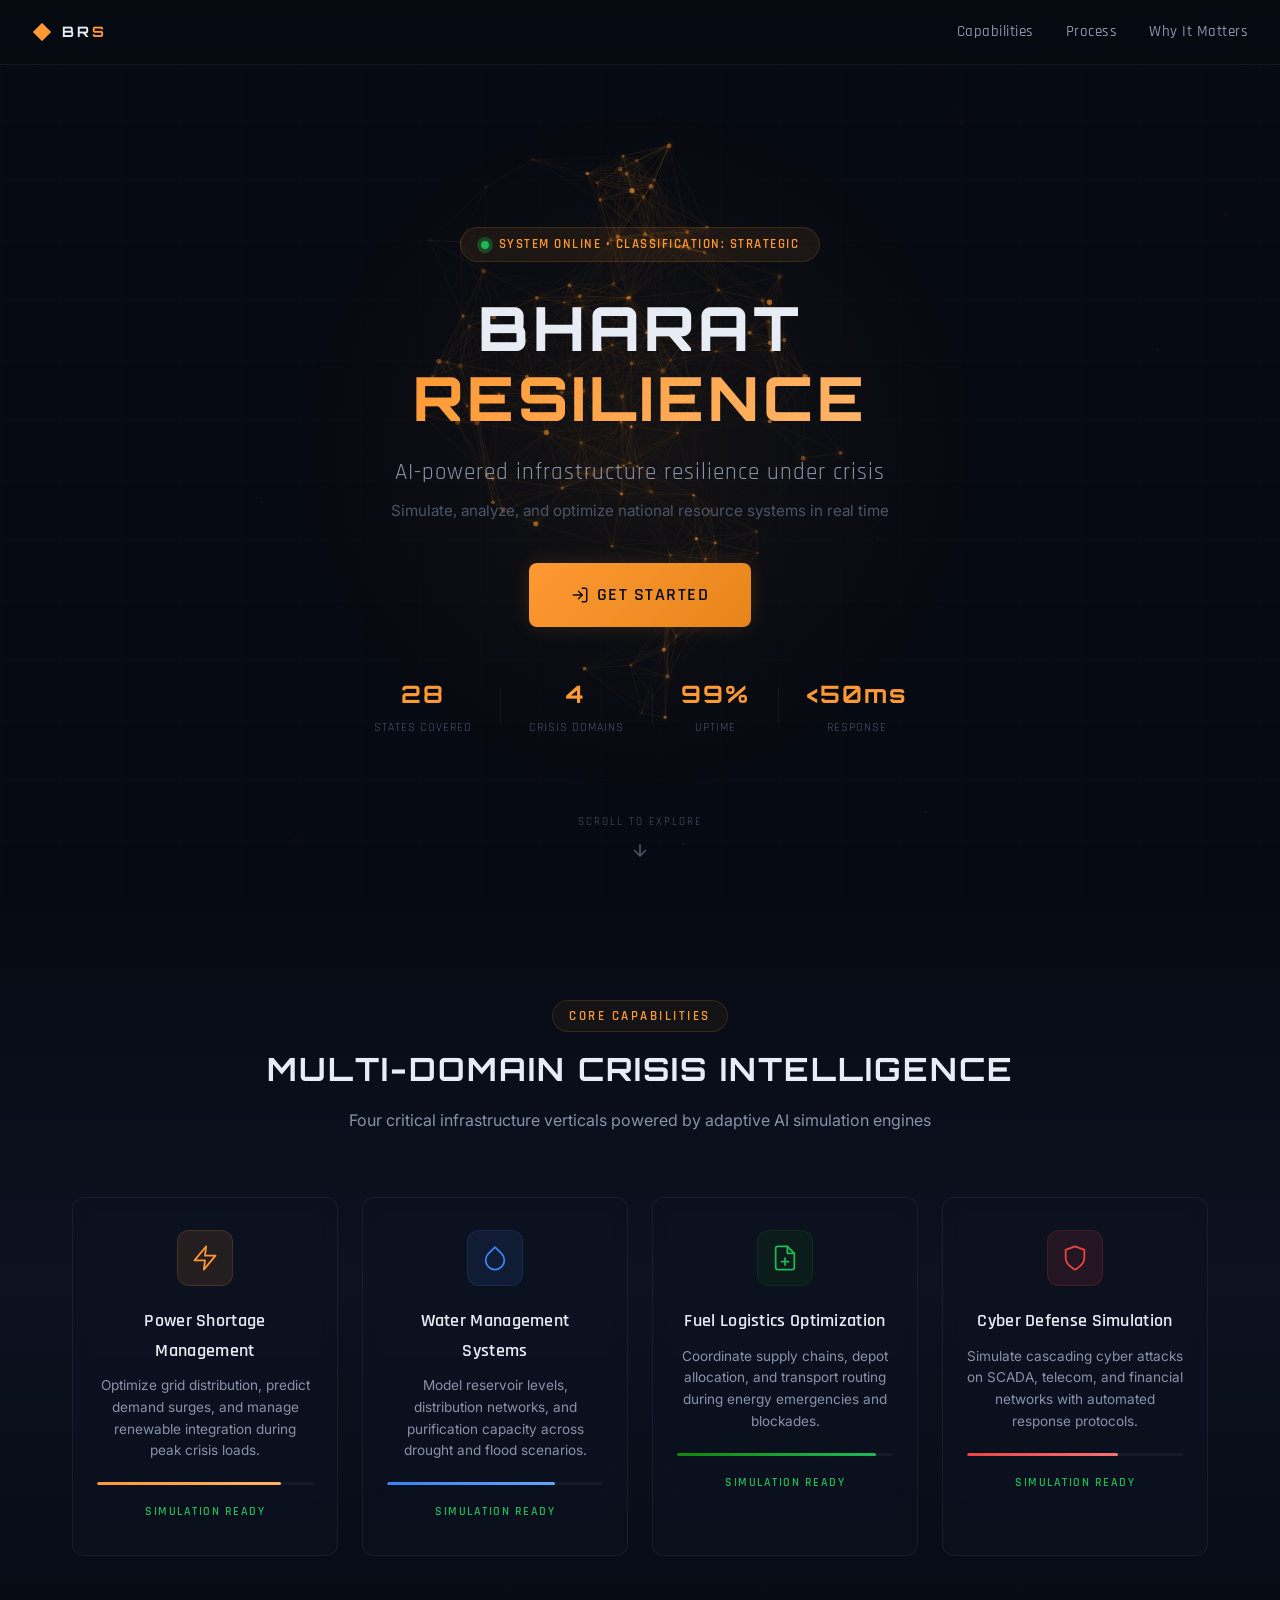
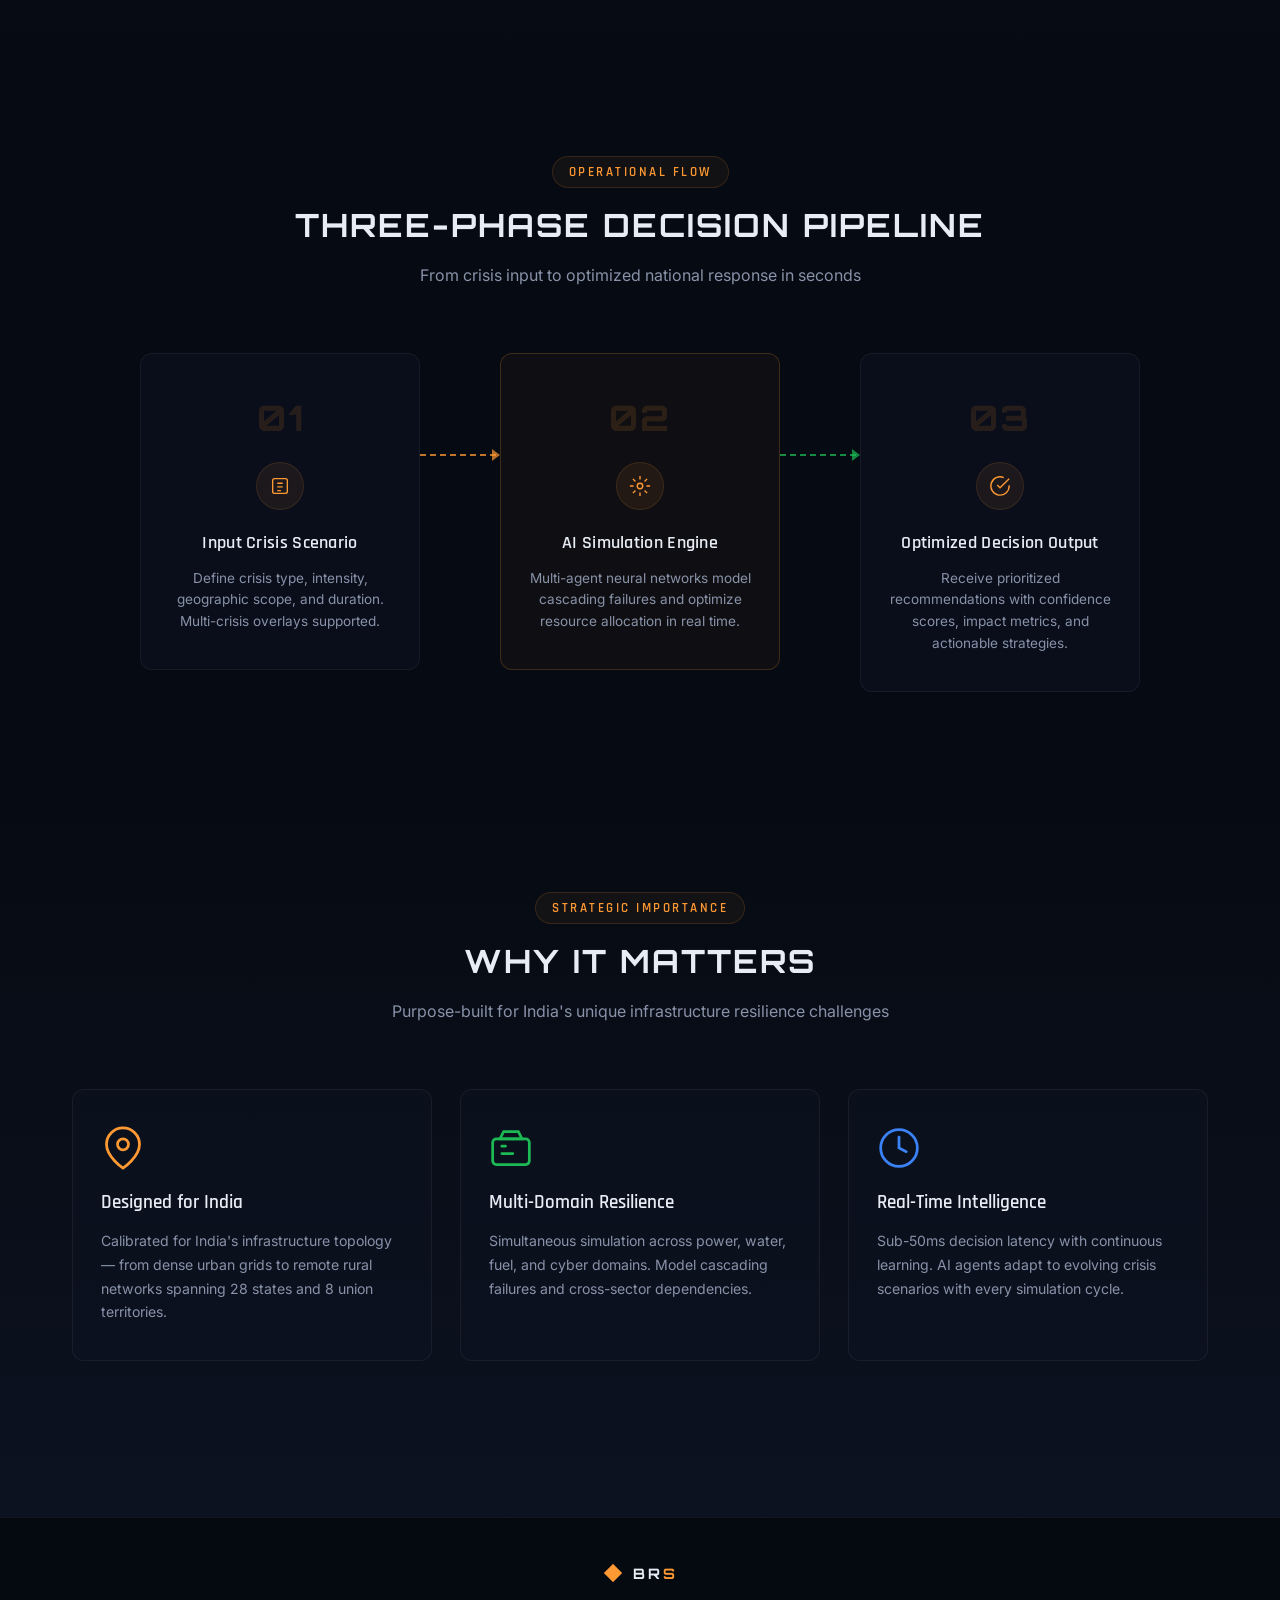
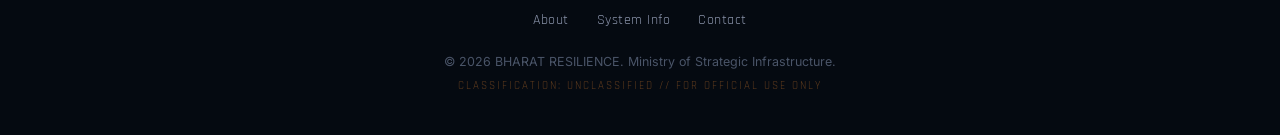
==== commit e0428546: "Visualizations Created" ====
--- a/dashboard.html
+++ b/dashboard.html
@@ -33,10 +33,12 @@
         <span class="status-dot"></span>
         STATUS: CRITICAL
       </div>
-      <button class="btn-pulse">
-        <svg viewBox="0 0 24 24" fill="none" stroke="currentColor" stroke-width="2"><path d="M22 12h-4l-3 9L9 3l-3 9H2"/></svg>
-        SYSTEM PULSE
-      </button>
+      <a href="pulse.html">
+        <button class="btn-pulse">
+          <svg viewBox="0 0 24 24" fill="none" stroke="currentColor" stroke-width="2"><path d="M22 12h-4l-3 9L9 3l-3 9H2"/></svg>
+          SYSTEM PULSE
+        </button>
+      </a>
       <div class="topbar-icons">
         <button class="icon-btn" aria-label="Timeline"><svg viewBox="0 0 24 24" fill="none" stroke="currentColor" stroke-width="2"><circle cx="12" cy="12" r="10"/><polyline points="12 6 12 12 16 14"/></svg></button>
         <button class="icon-btn notification-active" aria-label="Notifications"><svg viewBox="0 0 24 24" fill="none" stroke="currentColor" stroke-width="2"><path d="M18 8A6 6 0 0 0 6 8c0 7-3 9-3 9h18s-3-2-3-9"/><path d="M13.73 21a2 2 0 0 1-3.46 0"/></svg></button>
@@ -255,6 +257,31 @@
 
     </aside>
 
+    <!-- === API RESPONSE VIEWER (End-to-End Verification) === -->
+    <div class="api-response-viewer" id="apiResponseViewer">
+      <div class="arv-header" id="arvToggle">
+        <div class="arv-title-wrap">
+          <svg viewBox="0 0 24 24" fill="none" stroke="currentColor" stroke-width="2" width="16" height="16">
+            <polyline points="16 18 22 12 16 6"></polyline><polyline points="8 6 2 12 8 18"></polyline>
+          </svg>
+          <span class="arv-title">API RESPONSE VIEWER</span>
+          <span class="arv-badge" id="arvStatus">AWAITING REQUEST</span>
+        </div>
+        <svg class="arv-chevron" id="arvChevron" viewBox="0 0 24 24" fill="none" stroke="currentColor" stroke-width="2" width="18" height="18">
+          <polyline points="6 9 12 15 18 9"></polyline>
+        </svg>
+      </div>
+      <div class="arv-body" id="arvBody">
+        <div class="arv-meta" id="arvMeta">
+          <span class="arv-endpoint" id="arvEndpoint">—</span>
+          <span class="arv-timestamp" id="arvTimestamp">—</span>
+          <span class="arv-latency" id="arvLatency">—</span>
+        </div>
+        <pre class="arv-output" id="arvOutput">Click "RUN SIMULATION" or adjust a module slider to trigger an API call.
+Response JSON will appear here for end-to-end verification.</pre>
+      </div>
+    </div>
+
   </main>
 
   <script src="https://cdn.jsdelivr.net/npm/gsap@3.12.5/dist/gsap.min.js"></script>
--- a/css/dashboard.css
+++ b/css/dashboard.css
@@ -1181,3 +1181,124 @@
 .sec-warn { color: var(--saffron); }
 .sec-info { color: #00e5ff; }
 .sec-text { font-family: var(--font-display); font-size: 0.65rem; color: var(--text-secondary); letter-spacing: 1px; }
+
+
+/* === API RESPONSE VIEWER === */
+.api-response-viewer {
+  position: fixed;
+  bottom: 0;
+  left: 340px;
+  right: 320px;
+  z-index: 200;
+  background: rgba(6, 10, 18, 0.96);
+  backdrop-filter: blur(12px);
+  border-top: 1px solid rgba(0, 229, 255, 0.2);
+  box-shadow: 0 -4px 30px rgba(0, 0, 0, 0.6);
+  font-family: var(--font-display);
+}
+
+.arv-header {
+  display: flex;
+  align-items: center;
+  justify-content: space-between;
+  padding: 10px 24px;
+  cursor: pointer;
+  user-select: none;
+  border-bottom: 1px solid var(--border-primary);
+  transition: background 0.2s;
+}
+.arv-header:hover {
+  background: rgba(0, 229, 255, 0.04);
+}
+
+.arv-title-wrap {
+  display: flex;
+  align-items: center;
+  gap: 10px;
+  color: #00e5ff;
+}
+
+.arv-title {
+  font-size: 0.7rem;
+  font-weight: 700;
+  letter-spacing: 2px;
+}
+
+.arv-badge {
+  font-size: 0.55rem;
+  font-weight: 700;
+  letter-spacing: 1.5px;
+  padding: 3px 10px;
+  border-radius: 2px;
+  background: rgba(255, 255, 255, 0.06);
+  color: var(--text-muted);
+}
+.arv-badge.arv-success {
+  background: rgba(29, 185, 84, 0.15);
+  color: var(--green-bright);
+  box-shadow: 0 0 8px rgba(29, 185, 84, 0.2);
+}
+.arv-badge.arv-error {
+  background: rgba(255, 77, 77, 0.15);
+  color: #ff4d4d;
+  box-shadow: 0 0 8px rgba(255, 77, 77, 0.2);
+}
+.arv-badge.arv-loading {
+  background: rgba(255, 153, 51, 0.12);
+  color: var(--saffron);
+  animation: arv-pulse 1s ease-in-out infinite;
+}
+
+@keyframes arv-pulse {
+  0%, 100% { opacity: 1; }
+  50% { opacity: 0.5; }
+}
+
+.arv-chevron {
+  color: #00e5ff;
+  transition: transform 0.3s ease;
+}
+
+.arv-body {
+  display: none;
+  max-height: 280px;
+  overflow-y: auto;
+}
+
+.arv-meta {
+  display: flex;
+  gap: 24px;
+  padding: 10px 24px;
+  border-bottom: 1px solid rgba(255, 255, 255, 0.04);
+}
+
+.arv-endpoint, .arv-timestamp, .arv-latency {
+  font-size: 0.6rem;
+  font-weight: 600;
+  letter-spacing: 1px;
+  color: var(--text-muted);
+}
+.arv-endpoint { color: #00e5ff; }
+.arv-latency { color: var(--green-bright); }
+
+.arv-output {
+  margin: 0;
+  padding: 16px 24px;
+  font-family: 'JetBrains Mono', 'Fira Code', 'Cascadia Code', Consolas, monospace;
+  font-size: 0.72rem;
+  line-height: 1.6;
+  color: #d4daf0;
+  white-space: pre-wrap;
+  word-wrap: break-word;
+  background: transparent;
+  border: none;
+}
+
+/* Scrollbar styling for the viewer */
+.arv-body::-webkit-scrollbar { width: 6px; }
+.arv-body::-webkit-scrollbar-track { background: transparent; }
+.arv-body::-webkit-scrollbar-thumb {
+  background: rgba(0, 229, 255, 0.2);
+  border-radius: 3px;
+}
+.arv-body::-webkit-scrollbar-thumb:hover { background: rgba(0, 229, 255, 0.4); }
